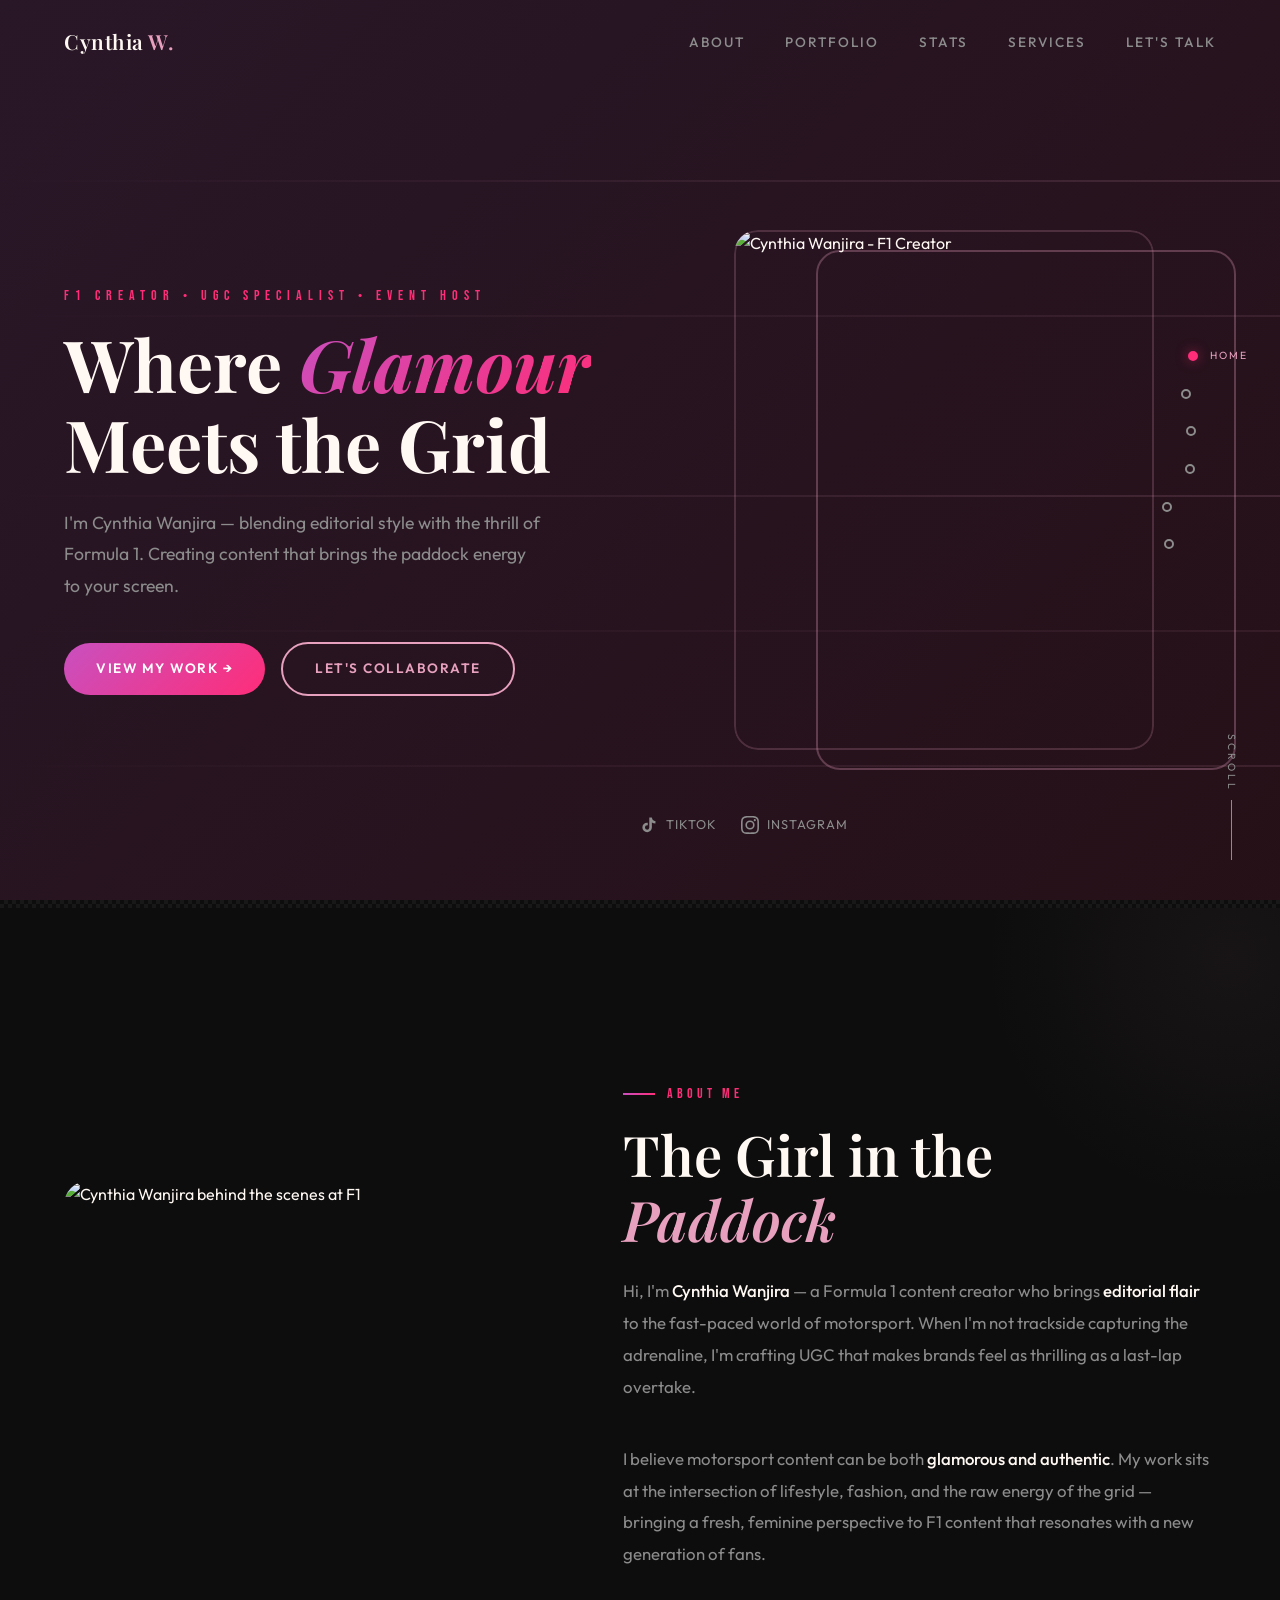
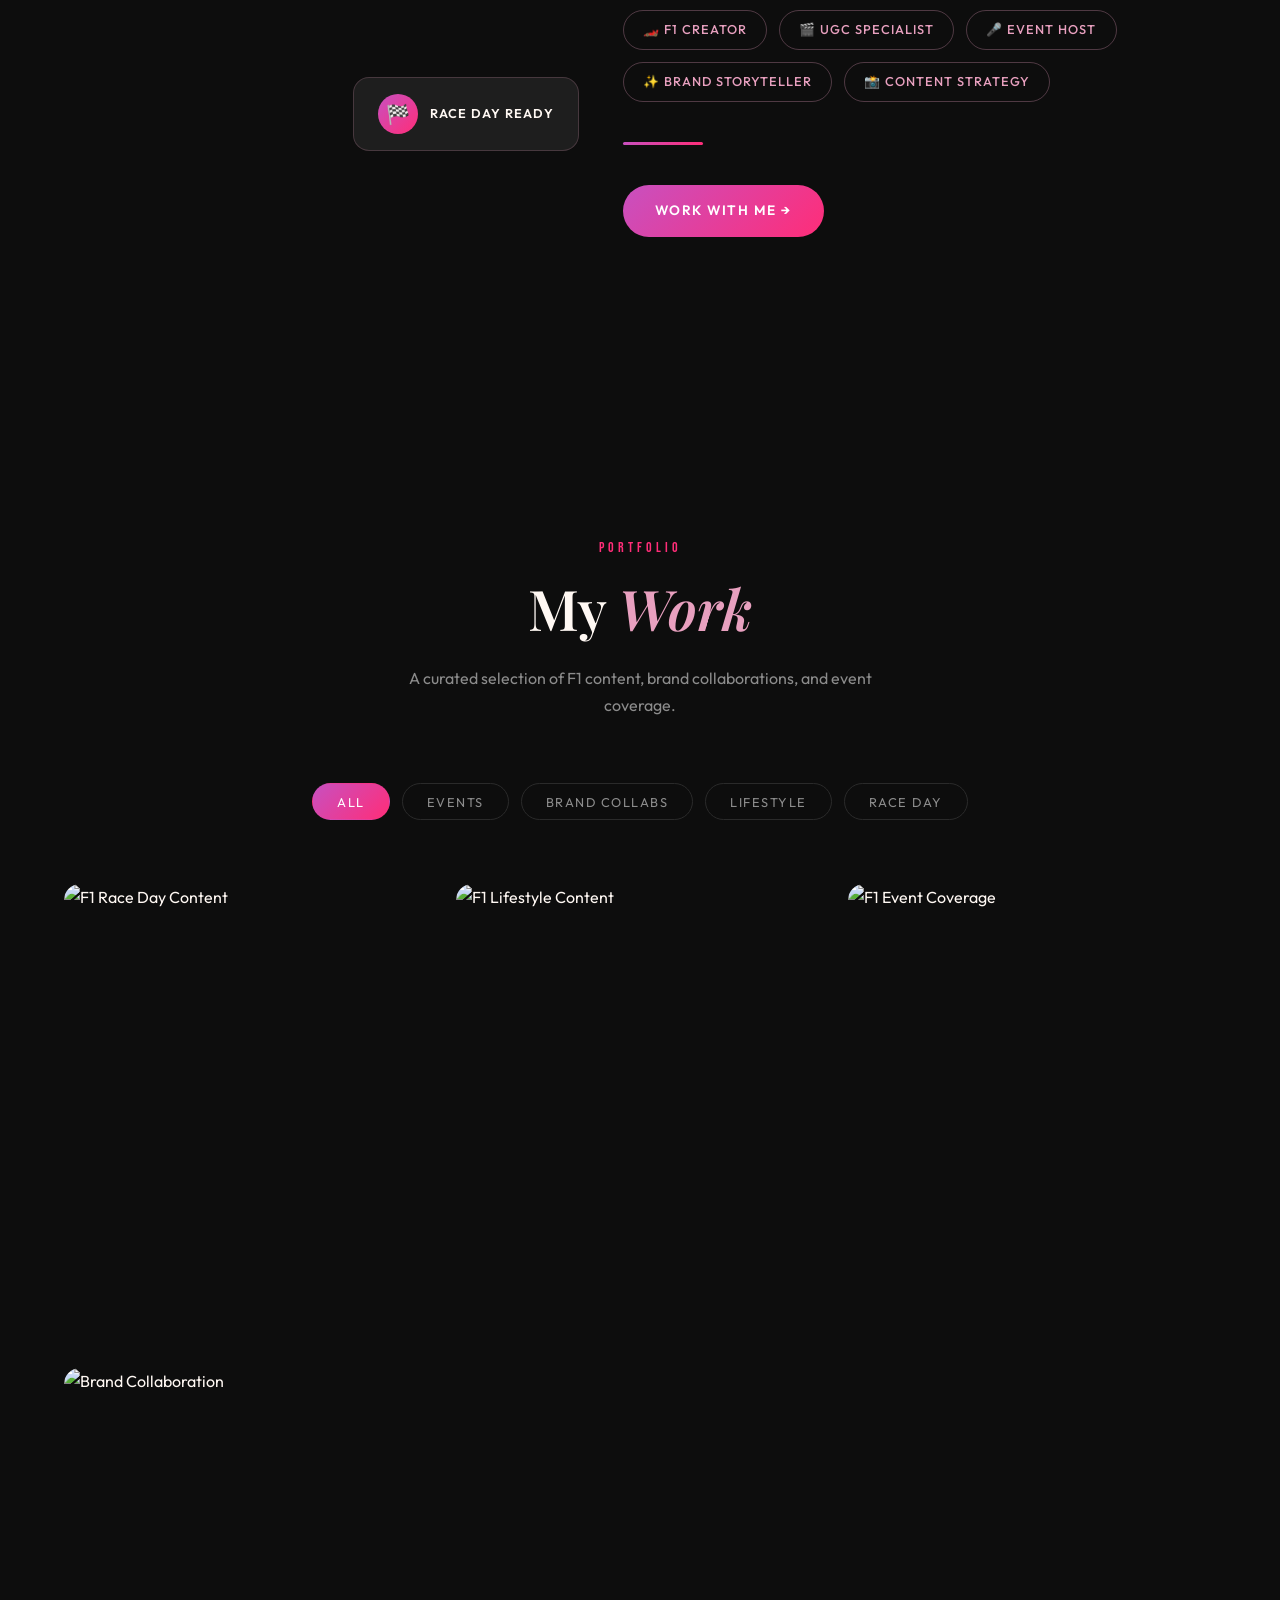
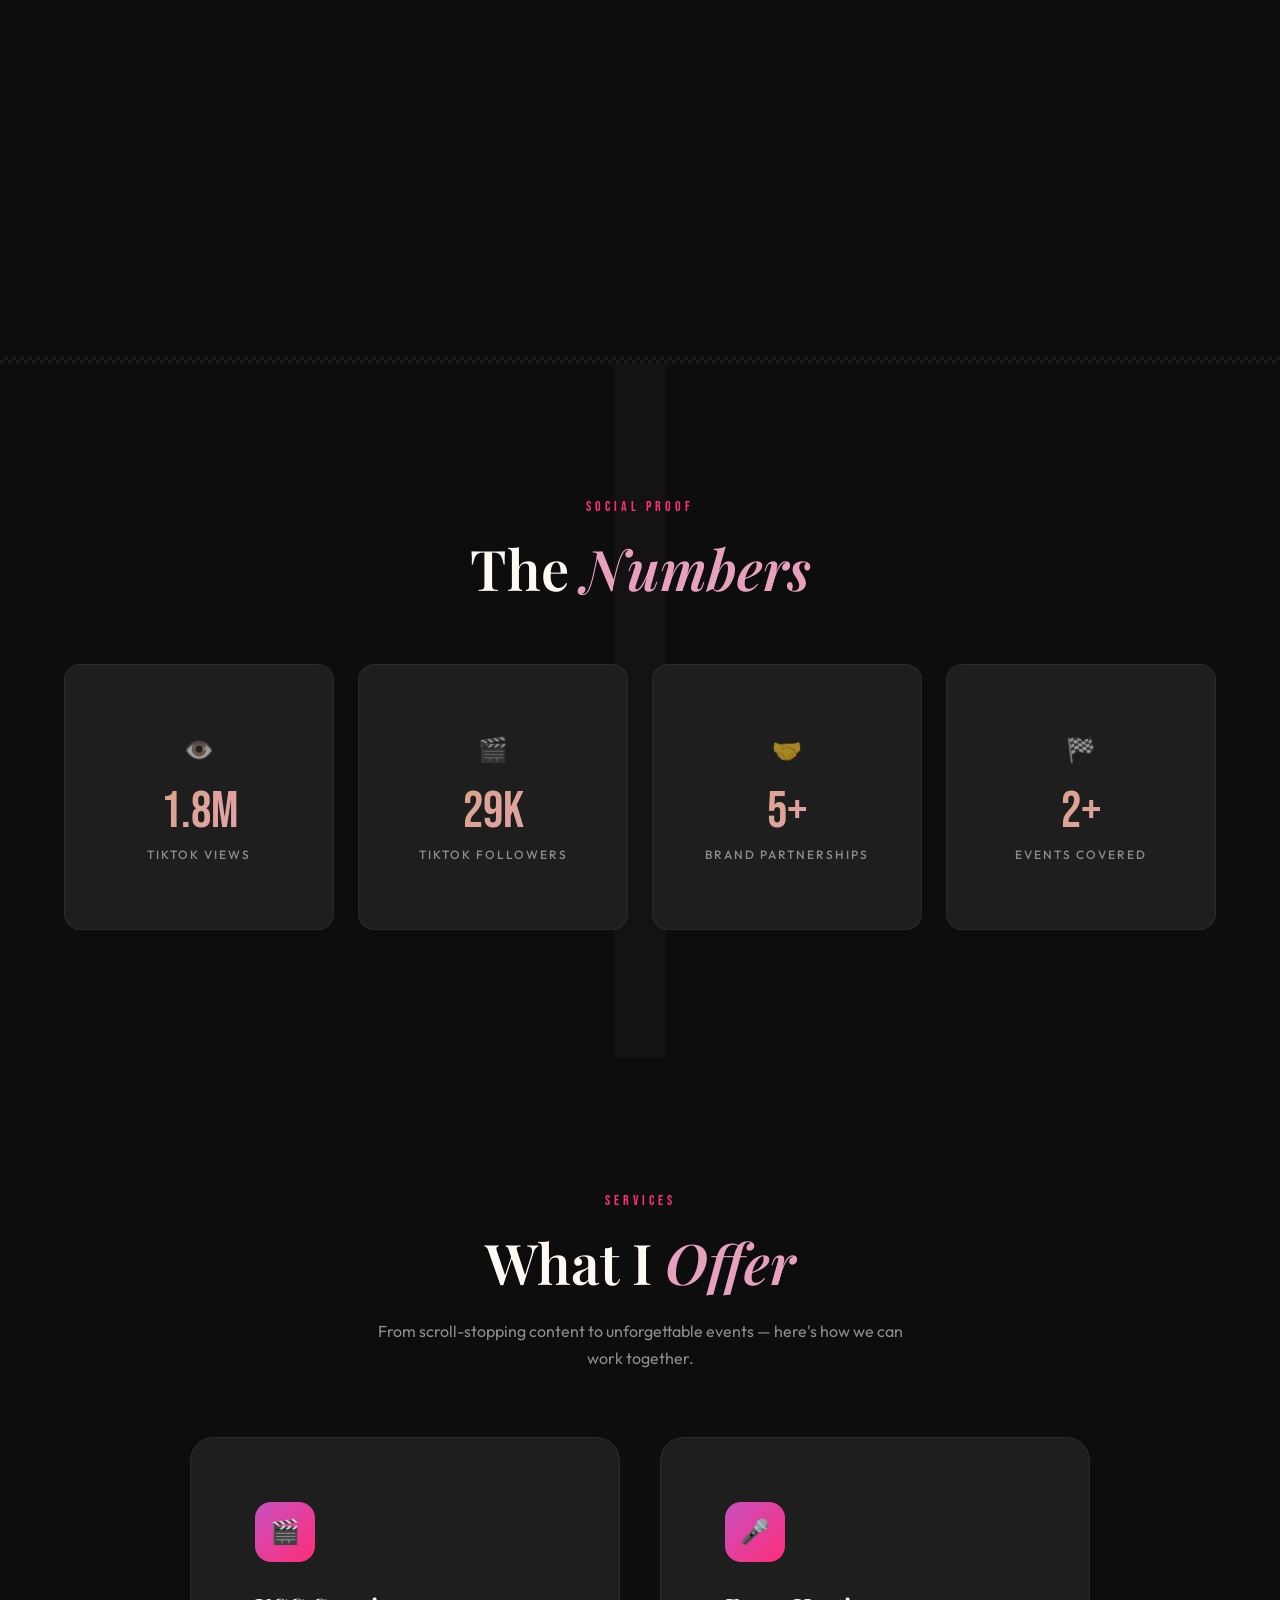
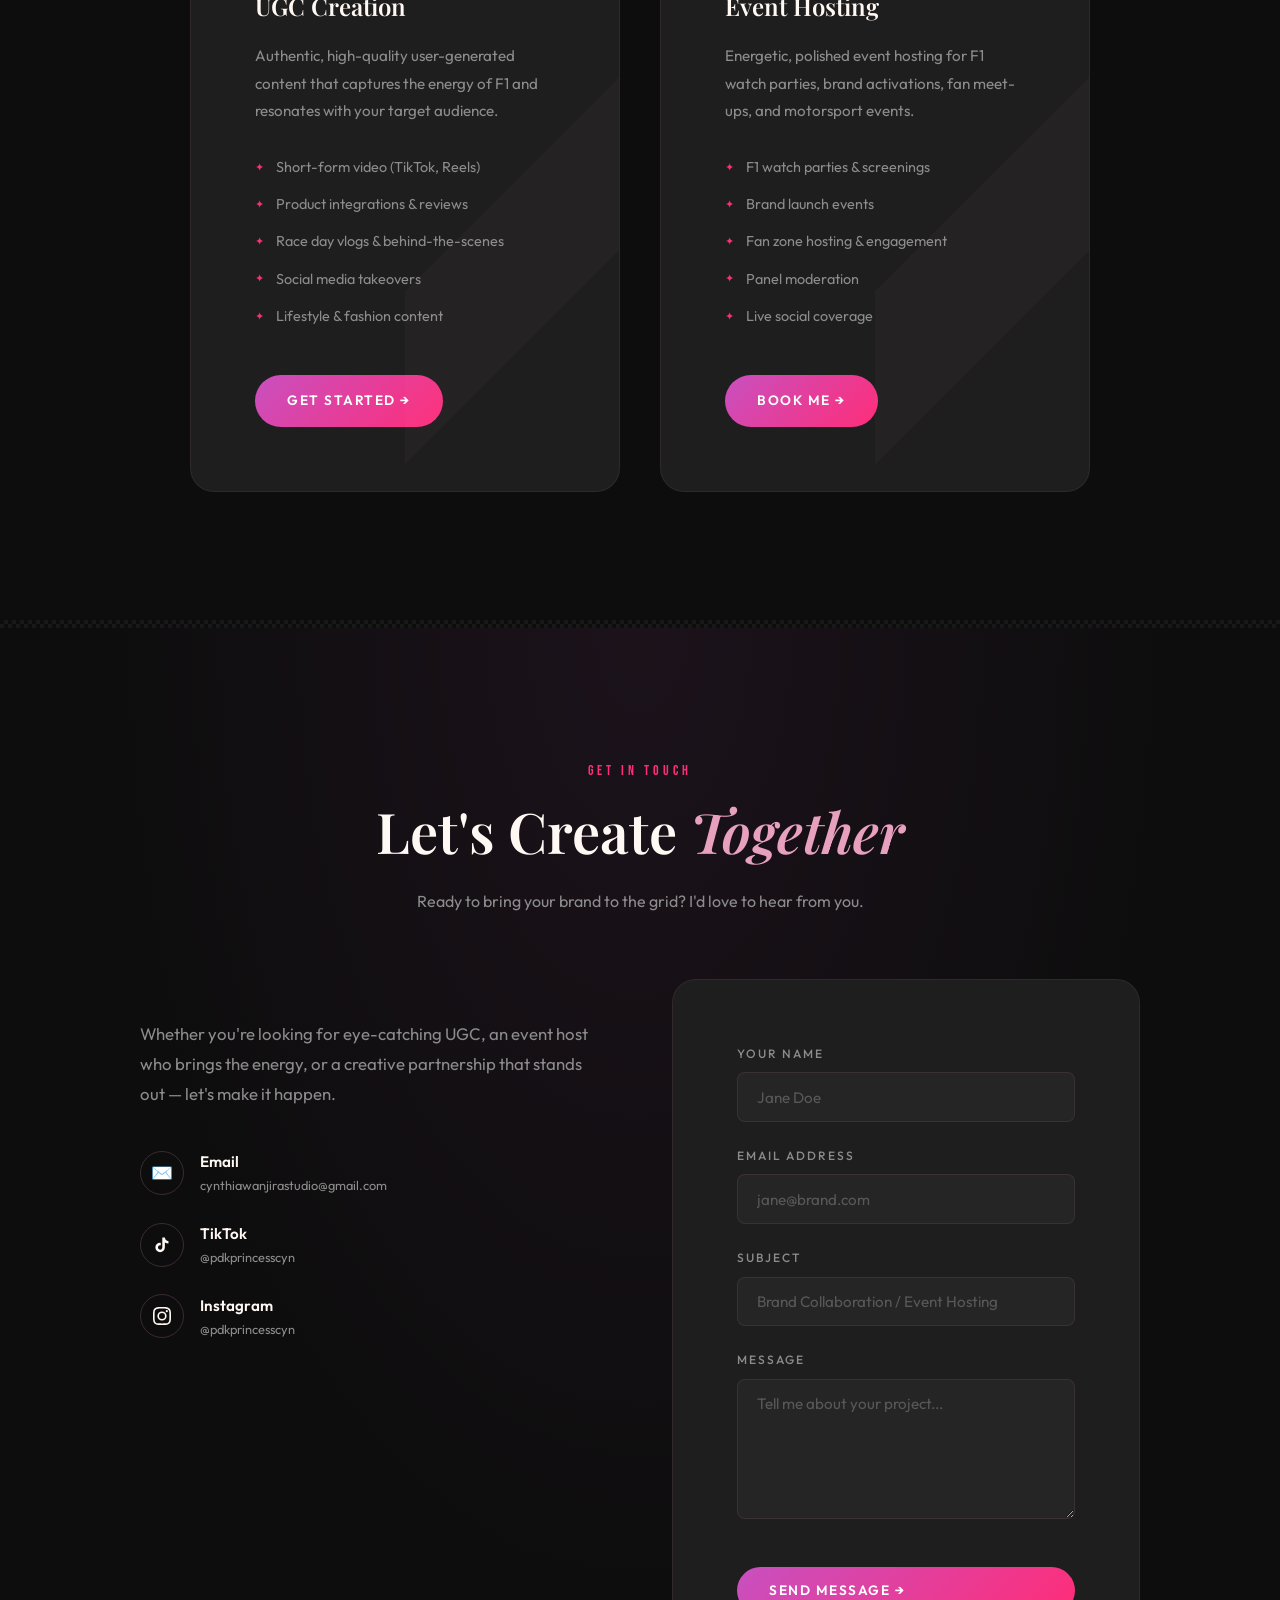
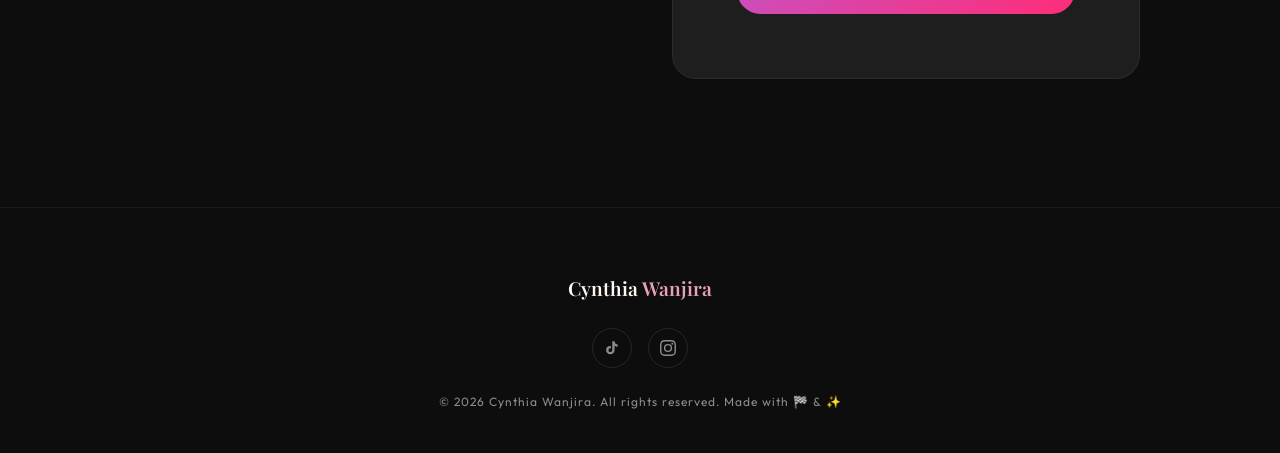
==== index.html @ badcc43e "Add files via upload" ====
<!DOCTYPE html>
<html lang="en">
<head>
  <meta charset="UTF-8">
  <meta name="viewport" content="width=device-width, initial-scale=1.0">
  <title>Cynthia Wanjira — F1 Creator, UGC Specialist & Event Host</title>
  <meta name="description" content="Cynthia Wanjira is an F1 content creator, UGC specialist, and event host blending glamour with the grid. Explore her portfolio and connect for collaborations.">
  <meta name="keywords" content="F1 creator, Formula 1, UGC, event host, content creator, motorsport, brand collaboration">
  <meta name="author" content="Cynthia Wanjira">
  <meta property="og:title" content="Cynthia Wanjira — F1 Creator Portfolio">
  <meta property="og:description" content="Where glamour meets the grid. F1 content creator, UGC specialist, and event host.">
  <meta property="og:type" content="website">
  <link rel="stylesheet" href="styles.css">
</head>
<body>

  <!-- ===== NAVIGATION ===== -->
  <nav class="nav" id="main-nav">
    <div class="nav-inner">
      <a href="#hero" class="nav-logo">Cynthia <span>W.</span></a>
      <ul class="nav-links" id="nav-links">
        <li><a href="#about" data-section="about">About</a></li>
        <li><a href="#portfolio" data-section="portfolio">Portfolio</a></li>
        <li><a href="#stats" data-section="stats">Stats</a></li>
        <li><a href="#services" data-section="services">Services</a></li>
        <li><a href="#contact" data-section="contact">Let's Talk</a></li>
      </ul>
      <button class="nav-toggle" id="nav-toggle" aria-label="Toggle navigation">
        <span></span>
        <span></span>
        <span></span>
      </button>
    </div>
  </nav>

  <!-- ===== SIDE DOT NAVIGATION ===== -->
  <div class="dot-nav" id="dot-nav">
    <a href="#hero" data-section="hero" class="active">
      <span class="dot-nav-label">Home</span>
      <span class="dot-nav-dot"></span>
    </a>
    <a href="#about" data-section="about">
      <span class="dot-nav-label">About</span>
      <span class="dot-nav-dot"></span>
    </a>
    <a href="#portfolio" data-section="portfolio">
      <span class="dot-nav-label">Work</span>
      <span class="dot-nav-dot"></span>
    </a>
    <a href="#stats" data-section="stats">
      <span class="dot-nav-label">Stats</span>
      <span class="dot-nav-dot"></span>
    </a>
    <a href="#services" data-section="services">
      <span class="dot-nav-label">Services</span>
      <span class="dot-nav-dot"></span>
    </a>
    <a href="#contact" data-section="contact">
      <span class="dot-nav-label">Contact</span>
      <span class="dot-nav-dot"></span>
    </a>
  </div>

  <!-- ===== HERO SECTION ===== -->
  <section class="hero" id="hero">
    <!-- Animated racing stripes -->
    <div class="hero-stripes">
      <div class="stripe"></div>
      <div class="stripe"></div>
      <div class="stripe"></div>
      <div class="stripe"></div>
      <div class="stripe"></div>
    </div>

    <!-- Rose gold particles -->
    <div class="hero-particles">
      <div class="hero-particle"></div>
      <div class="hero-particle"></div>
      <div class="hero-particle"></div>
      <div class="hero-particle"></div>
      <div class="hero-particle"></div>
      <div class="hero-particle"></div>
      <div class="hero-particle"></div>
      <div class="hero-particle"></div>
    </div>

    <div class="hero-content">
      <div class="hero-text">
        <p class="hero-greeting">F1 Creator • UGC Specialist • Event Host</p>
        <h1 class="hero-title">Where <em>Glamour</em> Meets the Grid</h1>
        <p class="hero-desc">
          I'm Cynthia Wanjira — blending editorial style with the thrill of Formula 1. 
          Creating content that brings the paddock energy to your screen.
        </p>
        <div class="hero-cta-group">
          <a href="#portfolio" class="btn-primary">View My Work →</a>
          <a href="#contact" class="btn-outline">Let's Collaborate</a>
        </div>
      </div>

      <div class="hero-image">
        <div class="hero-image-frame"></div>
        <div class="hero-image-wrapper">
          <img src="assets/hero.png" alt="Cynthia Wanjira - F1 Creator" loading="eager">
        </div>
      </div>
    </div>

    <!-- Social links -->
    <div class="hero-socials">
      <a href="https://tiktok.com/@pdkprincesscyn" target="_blank" rel="noopener noreferrer">
        <svg viewBox="0 0 24 24" xmlns="http://www.w3.org/2000/svg"><path d="M19.59 6.69a4.83 4.83 0 0 1-3.77-4.25V2h-3.45v13.67a2.89 2.89 0 0 1-2.88 2.5 2.89 2.89 0 0 1-2.88-2.88 2.89 2.89 0 0 1 2.88-2.88c.3 0 .59.04.86.11v-3.5a6.37 6.37 0 0 0-.86-.06A6.34 6.34 0 0 0 3.15 15.2a6.34 6.34 0 0 0 6.34 6.34 6.34 6.34 0 0 0 6.34-6.34V8.6a8.24 8.24 0 0 0 4.76 1.5V6.69h-1z"/></svg>
        TikTok
      </a>
      <a href="https://instagram.com/pdkprincesscyn" target="_blank" rel="noopener noreferrer">
        <svg viewBox="0 0 24 24" xmlns="http://www.w3.org/2000/svg"><path d="M12 2.163c3.204 0 3.584.012 4.85.07 3.252.148 4.771 1.691 4.919 4.919.058 1.265.069 1.645.069 4.849 0 3.205-.012 3.584-.069 4.849-.149 3.225-1.664 4.771-4.919 4.919-1.266.058-1.644.07-4.85.07-3.204 0-3.584-.012-4.849-.07-3.26-.149-4.771-1.699-4.919-4.92-.058-1.265-.07-1.644-.07-4.849 0-3.204.013-3.583.07-4.849.149-3.227 1.664-4.771 4.919-4.919 1.266-.057 1.645-.069 4.849-.069zM12 0C8.741 0 8.333.014 7.053.072 2.695.272.273 2.69.073 7.052.014 8.333 0 8.741 0 12c0 3.259.014 3.668.072 4.948.2 4.358 2.618 6.78 6.98 6.98C8.333 23.986 8.741 24 12 24c3.259 0 3.668-.014 4.948-.072 4.354-.2 6.782-2.618 6.979-6.98.059-1.28.073-1.689.073-4.948 0-3.259-.014-3.667-.072-4.947-.196-4.354-2.617-6.78-6.979-6.98C15.668.014 15.259 0 12 0zm0 5.838a6.162 6.162 0 100 12.324 6.162 6.162 0 000-12.324zM12 16a4 4 0 110-8 4 4 0 010 8zm6.406-11.845a1.44 1.44 0 100 2.881 1.44 1.44 0 000-2.881z"/></svg>
        Instagram
      </a>
    </div>

    <!-- Scroll indicator -->
    <div class="scroll-indicator">
      <span>Scroll</span>
      <div class="scroll-line"></div>
    </div>
  </section>

  <!-- ===== CHECKERED DIVIDER ===== -->
  <div class="checkered-divider"></div>

  <!-- ===== ABOUT SECTION ===== -->
  <section class="about" id="about">
    <div class="container">
      <div class="about-grid">
        <div class="about-image reveal-left">
          <div class="about-image-wrapper">
            <img src="assets/about.png" alt="Cynthia Wanjira behind the scenes at F1" loading="lazy">
          </div>
          <div class="about-accent-tag">
            <div class="tag-icon">🏁</div>
            <div class="tag-text">Race Day Ready</div>
          </div>
        </div>

        <div class="about-text-content reveal-right">
          <span class="section-label">About Me</span>
          <h2 class="section-title">The Girl in the <em>Paddock</em></h2>
          <p class="about-bio">
            Hi, I'm <strong>Cynthia Wanjira</strong> — a Formula 1 content creator who brings 
            <strong>editorial flair</strong> to the fast-paced world of motorsport. When I'm not 
            trackside capturing the adrenaline, I'm crafting UGC that makes brands feel as 
            thrilling as a last-lap overtake.
          </p>
          <p class="about-bio">
            I believe motorsport content can be both <strong>glamorous and authentic</strong>. 
            My work sits at the intersection of lifestyle, fashion, and the raw energy of the grid — 
            bringing a fresh, feminine perspective to F1 content that resonates with a new generation of fans.
          </p>
          
          <div class="about-tags">
            <span class="about-tag">🏎️ F1 Creator</span>
            <span class="about-tag">🎬 UGC Specialist</span>
            <span class="about-tag">🎤 Event Host</span>
            <span class="about-tag">✨ Brand Storyteller</span>
            <span class="about-tag">📸 Content Strategy</span>
          </div>

          <div class="stripe-divider"></div>
          
          <a href="#contact" class="btn-primary">Work With Me →</a>
        </div>
      </div>
    </div>
  </section>

  <!-- ===== PORTFOLIO SECTION ===== -->
  <section class="portfolio" id="portfolio">
    <div class="container">
      <div class="portfolio-header reveal">
        <span class="section-label">Portfolio</span>
        <h2 class="section-title">My <em>Work</em></h2>
        <p style="color: var(--clr-grey); max-width: 500px; margin: 0 auto;">
          A curated selection of F1 content, brand collaborations, and event coverage.
        </p>
      </div>

      <!-- Filter buttons -->
      <div class="portfolio-filters reveal delay-1">
        <button class="filter-btn active" data-filter="all">All</button>
        <button class="filter-btn" data-filter="event">Events</button>
        <button class="filter-btn" data-filter="brand">Brand Collabs</button>
        <button class="filter-btn" data-filter="lifestyle">Lifestyle</button>
        <button class="filter-btn" data-filter="race">Race Day</button>
      </div>

      <!-- Portfolio grid -->
      <div class="portfolio-grid">
        <div class="portfolio-card reveal-scale delay-1" data-category="race">
          <img src="assets/portfolio-race.png" alt="F1 Race Day Content" loading="lazy">
          <div class="portfolio-card-overlay">
            <span class="portfolio-card-type">Race Day</span>
            <h3 class="portfolio-card-title">Sunset at the Circuit</h3>
            <p class="portfolio-card-desc">Capturing the golden hour magic on race day</p>
          </div>
        </div>

        <div class="portfolio-card reveal-scale delay-2" data-category="lifestyle">
          <img src="assets/portfolio-lifestyle.png" alt="F1 Lifestyle Content" loading="lazy">
          <div class="portfolio-card-overlay">
            <span class="portfolio-card-type">Lifestyle</span>
            <h3 class="portfolio-card-title">Race Day Essentials</h3>
            <p class="portfolio-card-desc">Curated flat lays & lifestyle content</p>
          </div>
        </div>

        <div class="portfolio-card reveal-scale delay-3" data-category="event">
          <img src="assets/portfolio-event.png" alt="F1 Event Coverage" loading="lazy">
          <div class="portfolio-card-overlay">
            <span class="portfolio-card-type">Event</span>
            <h3 class="portfolio-card-title">Fan Zone Energy</h3>
            <p class="portfolio-card-desc">Behind the scenes at F1 fan events</p>
          </div>
        </div>

        <div class="portfolio-card reveal-scale delay-4" data-category="brand">
          <img src="assets/portfolio-brand.png" alt="Brand Collaboration" loading="lazy">
          <div class="portfolio-card-overlay">
            <span class="portfolio-card-type">Brand Collab</span>
            <h3 class="portfolio-card-title">Paddock Club Exclusive</h3>
            <p class="portfolio-card-desc">Luxury brand partnerships at the paddock</p>
          </div>
        </div>
      </div>
    </div>
  </section>

  <!-- ===== CHECKERED DIVIDER ===== -->
  <div class="checkered-divider"></div>

  <!-- ===== STATS SECTION ===== -->
  <section class="stats" id="stats">
    <div class="container">
      <div class="stats-header reveal">
        <span class="section-label">Social Proof</span>
        <h2 class="section-title">The <em>Numbers</em></h2>
      </div>

      <div class="stats-grid">
        <div class="stat-card reveal delay-1">
          <div class="stat-icon">👁️</div>
          <div class="stat-number" data-target="2500000" data-suffix="">0</div>
          <div class="stat-label">TikTok Views</div>
        </div>
        <div class="stat-card reveal delay-2">
          <div class="stat-icon">🎬</div>
          <div class="stat-number" data-target="50000" data-suffix="">0</div>
          <div class="stat-label">TikTok Followers</div>
        </div>
        <div class="stat-card reveal delay-3">
          <div class="stat-icon">🤝</div>
          <div class="stat-number" data-target="15" data-suffix="+">0</div>
          <div class="stat-label">Brand Partnerships</div>
        </div>
        <div class="stat-card reveal delay-4">
          <div class="stat-icon">🏁</div>
          <div class="stat-number" data-target="20" data-suffix="+">0</div>
          <div class="stat-label">Events Covered</div>
        </div>
      </div>
    </div>
  </section>

  <!-- ===== SERVICES SECTION ===== -->
  <section class="services" id="services">
    <div class="container">
      <div class="services-header reveal">
        <span class="section-label">Services</span>
        <h2 class="section-title">What I <em>Offer</em></h2>
        <p style="color: var(--clr-grey); max-width: 550px; margin: 0 auto;">
          From scroll-stopping content to unforgettable events — here's how we can work together.
        </p>
      </div>

      <div class="services-grid">
        <div class="service-card reveal-left delay-1">
          <div class="service-icon">🎬</div>
          <h3 class="service-title">UGC Creation</h3>
          <p class="service-desc">
            Authentic, high-quality user-generated content that captures the energy of F1 
            and resonates with your target audience.
          </p>
          <ul class="service-features">
            <li>Short-form video (TikTok, Reels)</li>
            <li>Product integrations & reviews</li>
            <li>Race day vlogs & behind-the-scenes</li>
            <li>Social media takeovers</li>
            <li>Lifestyle & fashion content</li>
          </ul>
          <a href="#contact" class="btn-primary">Get Started →</a>
        </div>

        <div class="service-card reveal-right delay-2">
          <div class="service-icon">🎤</div>
          <h3 class="service-title">Event Hosting</h3>
          <p class="service-desc">
            Energetic, polished event hosting for F1 watch parties, brand activations, 
            fan meet-ups, and motorsport events.
          </p>
          <ul class="service-features">
            <li>F1 watch parties & screenings</li>
            <li>Brand launch events</li>
            <li>Fan zone hosting & engagement</li>
            <li>Panel moderation</li>
            <li>Live social coverage</li>
          </ul>
          <a href="#contact" class="btn-primary">Book Me →</a>
        </div>
      </div>
    </div>
  </section>

  <!-- ===== CHECKERED DIVIDER ===== -->
  <div class="checkered-divider"></div>

  <!-- ===== CONTACT SECTION ===== -->
  <section class="contact" id="contact">
    <div class="container">
      <div class="contact-header reveal">
        <span class="section-label">Get in Touch</span>
        <h2 class="section-title">Let's Create <em>Together</em></h2>
        <p style="color: var(--clr-grey); max-width: 500px; margin: 0 auto;">
          Ready to bring your brand to the grid? I'd love to hear from you.
        </p>
      </div>

      <div class="contact-grid">
        <div class="contact-info reveal-left">
          <p class="contact-info-text">
            Whether you're looking for eye-catching UGC, an event host who brings the energy, 
            or a creative partnership that stands out — let's make it happen.
          </p>

          <div class="contact-links">
            <!-- Email -->
            <a href="mailto:cynthiawanjirastudio@gmail.com" class="contact-link" id="contact-email-link">
              <div class="contact-link-icon">✉️</div>
              <div>
                <div style="font-weight: 600;">Email</div>
                <div style="font-size: 0.8rem; color: var(--clr-grey);">cynthiawanjirastudio@gmail.com</div>
              </div>
            </a>

            <!-- TikTok -->
            <a href="https://tiktok.com/@pdkprincesscyn" target="_blank" rel="noopener noreferrer" class="contact-link" id="contact-tiktok-link">
              <div class="contact-link-icon">
                <svg viewBox="0 0 24 24" xmlns="http://www.w3.org/2000/svg"><path d="M19.59 6.69a4.83 4.83 0 0 1-3.77-4.25V2h-3.45v13.67a2.89 2.89 0 0 1-2.88 2.5 2.89 2.89 0 0 1-2.88-2.88 2.89 2.89 0 0 1 2.88-2.88c.3 0 .59.04.86.11v-3.5a6.37 6.37 0 0 0-.86-.06A6.34 6.34 0 0 0 3.15 15.2a6.34 6.34 0 0 0 6.34 6.34 6.34 6.34 0 0 0 6.34-6.34V8.6a8.24 8.24 0 0 0 4.76 1.5V6.69h-1z"/></svg>
              </div>
              <div>
                <div style="font-weight: 600;">TikTok</div>
                <div style="font-size: 0.8rem; color: var(--clr-grey);">@pdkprincesscyn</div>
              </div>
            </a>

            <!-- Instagram -->
            <a href="https://instagram.com/pdkprincesscyn" target="_blank" rel="noopener noreferrer" class="contact-link" id="contact-instagram-link">
              <div class="contact-link-icon">
                <svg viewBox="0 0 24 24" xmlns="http://www.w3.org/2000/svg"><path d="M12 2.163c3.204 0 3.584.012 4.85.07 3.252.148 4.771 1.691 4.919 4.919.058 1.265.069 1.645.069 4.849 0 3.205-.012 3.584-.069 4.849-.149 3.225-1.664 4.771-4.919 4.919-1.266.058-1.644.07-4.85.07-3.204 0-3.584-.012-4.849-.07-3.26-.149-4.771-1.699-4.919-4.92-.058-1.265-.07-1.644-.07-4.849 0-3.204.013-3.583.07-4.849.149-3.227 1.664-4.771 4.919-4.919 1.266-.057 1.645-.069 4.849-.069zM12 0C8.741 0 8.333.014 7.053.072 2.695.272.273 2.69.073 7.052.014 8.333 0 8.741 0 12c0 3.259.014 3.668.072 4.948.2 4.358 2.618 6.78 6.98 6.98C8.333 23.986 8.741 24 12 24c3.259 0 3.668-.014 4.948-.072 4.354-.2 6.782-2.618 6.979-6.98.059-1.28.073-1.689.073-4.948 0-3.259-.014-3.667-.072-4.947-.196-4.354-2.617-6.78-6.979-6.98C15.668.014 15.259 0 12 0zm0 5.838a6.162 6.162 0 100 12.324 6.162 6.162 0 000-12.324zM12 16a4 4 0 110-8 4 4 0 010 8zm6.406-11.845a1.44 1.44 0 100 2.881 1.44 1.44 0 000-2.881z"/></svg>
              </div>
              <div>
                <div style="font-weight: 600;">Instagram</div>
                <div style="font-size: 0.8rem; color: var(--clr-grey);">@pdkprincesscyn</div>
              </div>
            </a>
          </div>
        </div>

        <div class="contact-form reveal-right" id="contact-form-wrapper">
          <form id="contact-form">
            <div class="form-group">
              <label class="form-label" for="contact-name">Your Name</label>
              <input type="text" class="form-input" id="contact-name" name="name" placeholder="Jane Doe" required>
            </div>
            <div class="form-group">
              <label class="form-label" for="contact-email">Email Address</label>
              <input type="email" class="form-input" id="contact-email" name="email" placeholder="jane@brand.com" required>
            </div>
            <div class="form-group">
              <label class="form-label" for="contact-subject">Subject</label>
              <input type="text" class="form-input" id="contact-subject" name="subject" placeholder="Brand Collaboration / Event Hosting">
            </div>
            <div class="form-group">
              <label class="form-label" for="contact-message">Message</label>
              <textarea class="form-textarea" id="contact-message" name="message" placeholder="Tell me about your project..." required></textarea>
            </div>
            <button type="submit" class="btn-primary form-submit" id="contact-submit">
              Send Message →
            </button>
          </form>
          
          <div class="form-success" id="form-success">
            <div class="form-success-icon">🏁</div>
            <p class="form-success-text">Message Sent!</p>
            <p class="form-success-sub">Thanks for reaching out — I'll get back to you faster than a pit stop! ⚡</p>
          </div>
        </div>
      </div>
    </div>
  </section>

  <!-- ===== FOOTER ===== -->
  <footer class="footer">
    <div class="container">
      <div class="footer-content">
        <div class="footer-logo">Cynthia <span>Wanjira</span></div>
        
        <div class="footer-socials">
          <a href="https://tiktok.com/@pdkprincesscyn" target="_blank" rel="noopener noreferrer" aria-label="TikTok" id="footer-tiktok">
            <svg viewBox="0 0 24 24" xmlns="http://www.w3.org/2000/svg"><path d="M19.59 6.69a4.83 4.83 0 0 1-3.77-4.25V2h-3.45v13.67a2.89 2.89 0 0 1-2.88 2.5 2.89 2.89 0 0 1-2.88-2.88 2.89 2.89 0 0 1 2.88-2.88c.3 0 .59.04.86.11v-3.5a6.37 6.37 0 0 0-.86-.06A6.34 6.34 0 0 0 3.15 15.2a6.34 6.34 0 0 0 6.34 6.34 6.34 6.34 0 0 0 6.34-6.34V8.6a8.24 8.24 0 0 0 4.76 1.5V6.69h-1z"/></svg>
          </a>
          <a href="https://instagram.com/pdkprincesscyn" target="_blank" rel="noopener noreferrer" aria-label="Instagram" id="footer-instagram">
            <svg viewBox="0 0 24 24" xmlns="http://www.w3.org/2000/svg"><path d="M12 2.163c3.204 0 3.584.012 4.85.07 3.252.148 4.771 1.691 4.919 4.919.058 1.265.069 1.645.069 4.849 0 3.205-.012 3.584-.069 4.849-.149 3.225-1.664 4.771-4.919 4.919-1.266.058-1.644.07-4.85.07-3.204 0-3.584-.012-4.849-.07-3.26-.149-4.771-1.699-4.919-4.92-.058-1.265-.07-1.644-.07-4.849 0-3.204.013-3.583.07-4.849.149-3.227 1.664-4.771 4.919-4.919 1.266-.057 1.645-.069 4.849-.069zM12 0C8.741 0 8.333.014 7.053.072 2.695.272.273 2.69.073 7.052.014 8.333 0 8.741 0 12c0 3.259.014 3.668.072 4.948.2 4.358 2.618 6.78 6.98 6.98C8.333 23.986 8.741 24 12 24c3.259 0 3.668-.014 4.948-.072 4.354-.2 6.782-2.618 6.979-6.98.059-1.28.073-1.689.073-4.948 0-3.259-.014-3.667-.072-4.947-.196-4.354-2.617-6.78-6.979-6.98C15.668.014 15.259 0 12 0zm0 5.838a6.162 6.162 0 100 12.324 6.162 6.162 0 000-12.324zM12 16a4 4 0 110-8 4 4 0 010 8zm6.406-11.845a1.44 1.44 0 100 2.881 1.44 1.44 0 000-2.881z"/></svg>
          </a>
        </div>
        
        <p class="footer-copy">© 2026 Cynthia Wanjira. All rights reserved. Made with 🏁 & ✨</p>
      </div>
    </div>
  </footer>

  <!-- ===== LIGHTBOX ===== -->
  <div class="lightbox" id="lightbox">
    <button class="lightbox-close" id="lightbox-close" aria-label="Close lightbox">✕</button>
    <img src="" alt="" id="lightbox-img">
  </div>

  <script src="script.js"></script>
</body>
</html>
---- styles.css ----
/* ==========================================
   CYNTHIA WANJIRA — F1 Creator Portfolio
   Design System: Racing Stripes Meet Rose Gold
   ========================================== */

/* === Google Fonts === */
@import url('https://fonts.googleapis.com/css2?family=Playfair+Display:ital,wght@0,400;0,500;0,600;0,700;1,400;1,500;1,600;1,700&family=Outfit:wght@300;400;500;600;700&family=Bebas+Neue&display=swap');

/* === Design Tokens === */
:root {
  /* Colors */
  --clr-black: #1A1A1A;
  --clr-dark: #0D0D0D;
  --clr-cream: #FFF8F3;
  --clr-rose: #E8A0BF;
  --clr-rose-light: #F2C4D6;
  --clr-hotpink: #FF2D78;
  --clr-gold: #D4A574;
  --clr-grey: #8C8C8C;
  --clr-grey-dark: #2A2A2A;
  --clr-grey-card: #1E1E1E;
  --clr-deep-rose: #C850C0;
  --clr-white: #FFFFFF;
  --clr-overlay: rgba(13, 13, 13, 0.7);

  /* Gradients */
  --grad-rose: linear-gradient(135deg, var(--clr-deep-rose), var(--clr-hotpink));
  --grad-gold: linear-gradient(135deg, var(--clr-gold), var(--clr-rose));
  --grad-dark: linear-gradient(180deg, var(--clr-dark) 0%, var(--clr-black) 100%);
  --grad-hero: linear-gradient(135deg, rgba(200, 80, 192, 0.15), rgba(255, 45, 120, 0.1));

  /* Typography */
  --font-display: 'Playfair Display', Georgia, serif;
  --font-body: 'Outfit', 'Segoe UI', sans-serif;
  --font-accent: 'Bebas Neue', 'Impact', sans-serif;

  /* Spacing */
  --space-xs: 0.5rem;
  --space-sm: 1rem;
  --space-md: 1.5rem;
  --space-lg: 2.5rem;
  --space-xl: 4rem;
  --space-2xl: 6rem;
  --space-3xl: 8rem;

  /* Borders & Radius */
  --radius-sm: 8px;
  --radius-md: 16px;
  --radius-lg: 24px;
  --radius-full: 9999px;

  /* Shadows */
  --shadow-card: 0 8px 32px rgba(0, 0, 0, 0.3);
  --shadow-glow: 0 0 40px rgba(232, 160, 191, 0.2);
  --shadow-hotpink: 0 0 30px rgba(255, 45, 120, 0.3);

  /* Transitions */
  --ease-out: cubic-bezier(0.16, 1, 0.3, 1);
  --ease-spring: cubic-bezier(0.34, 1.56, 0.64, 1);
  --duration-fast: 0.2s;
  --duration-normal: 0.4s;
  --duration-slow: 0.8s;
}

/* === Reset & Base === */
*,
*::before,
*::after {
  margin: 0;
  padding: 0;
  box-sizing: border-box;
}

html {
  scroll-behavior: smooth;
  overflow-x: hidden;
  font-size: 16px;
}

body {
  font-family: var(--font-body);
  background-color: var(--clr-dark);
  color: var(--clr-cream);
  line-height: 1.7;
  overflow-x: hidden;
  -webkit-font-smoothing: antialiased;
  -moz-osx-font-smoothing: grayscale;
}

img {
  max-width: 100%;
  height: auto;
  display: block;
}

a {
  color: var(--clr-rose);
  text-decoration: none;
  transition: color var(--duration-fast) var(--ease-out);
}

a:hover {
  color: var(--clr-hotpink);
}

::selection {
  background: var(--clr-hotpink);
  color: var(--clr-white);
}

/* === Scrollbar === */
::-webkit-scrollbar {
  width: 8px;
}

::-webkit-scrollbar-track {
  background: var(--clr-dark);
}

::-webkit-scrollbar-thumb {
  background: var(--clr-rose);
  border-radius: var(--radius-full);
}

::-webkit-scrollbar-thumb:hover {
  background: var(--clr-hotpink);
}

/* === Utilities === */
.container {
  width: 100%;
  max-width: 1200px;
  margin: 0 auto;
  padding: 0 var(--space-md);
}

.section-label {
  font-family: var(--font-accent);
  font-size: 0.9rem;
  letter-spacing: 4px;
  text-transform: uppercase;
  color: var(--clr-hotpink);
  margin-bottom: var(--space-sm);
  display: inline-flex;
  align-items: center;
  gap: 0.75rem;
}

.section-label::before {
  content: '';
  display: inline-block;
  width: 32px;
  height: 2px;
  background: var(--grad-rose);
}

.section-title {
  font-family: var(--font-display);
  font-size: clamp(2rem, 5vw, 3.5rem);
  font-weight: 600;
  line-height: 1.15;
  margin-bottom: var(--space-md);
  color: var(--clr-cream);
}

.section-title em {
  font-style: italic;
  color: var(--clr-rose);
}

/* Scroll animation base states */
.reveal {
  opacity: 0;
  transform: translateY(40px);
  transition: opacity var(--duration-slow) var(--ease-out),
              transform var(--duration-slow) var(--ease-out);
}

.reveal.active {
  opacity: 1;
  transform: translateY(0);
}

.reveal-left {
  opacity: 0;
  transform: translateX(-60px);
  transition: opacity var(--duration-slow) var(--ease-out),
              transform var(--duration-slow) var(--ease-out);
}

.reveal-left.active {
  opacity: 1;
  transform: translateX(0);
}

.reveal-right {
  opacity: 0;
  transform: translateX(60px);
  transition: opacity var(--duration-slow) var(--ease-out),
              transform var(--duration-slow) var(--ease-out);
}

.reveal-right.active {
  opacity: 1;
  transform: translateX(0);
}

.reveal-scale {
  opacity: 0;
  transform: scale(0.9);
  transition: opacity var(--duration-slow) var(--ease-out),
              transform var(--duration-slow) var(--ease-out);
}

.reveal-scale.active {
  opacity: 1;
  transform: scale(1);
}

/* Stagger delays */
.delay-1 { transition-delay: 0.1s; }
.delay-2 { transition-delay: 0.2s; }
.delay-3 { transition-delay: 0.3s; }
.delay-4 { transition-delay: 0.4s; }
.delay-5 { transition-delay: 0.5s; }

/* ==========================================
   NAVIGATION
   ========================================== */
.nav {
  position: fixed;
  top: 0;
  left: 0;
  right: 0;
  z-index: 1000;
  padding: var(--space-md) 0;
  transition: all var(--duration-normal) var(--ease-out);
}

.nav.scrolled {
  padding: var(--space-sm) 0;
  background: rgba(13, 13, 13, 0.85);
  backdrop-filter: blur(20px);
  -webkit-backdrop-filter: blur(20px);
  border-bottom: 1px solid rgba(232, 160, 191, 0.1);
}

.nav-inner {
  display: flex;
  justify-content: space-between;
  align-items: center;
  max-width: 1200px;
  margin: 0 auto;
  padding: 0 var(--space-md);
}

.nav-logo {
  font-family: var(--font-display);
  font-size: 1.3rem;
  font-weight: 600;
  color: var(--clr-cream);
  letter-spacing: 0.5px;
  transition: color var(--duration-fast);
}

.nav-logo span {
  color: var(--clr-rose);
}

.nav-links {
  display: flex;
  list-style: none;
  gap: var(--space-lg);
  align-items: center;
}

.nav-links a {
  font-family: var(--font-body);
  font-size: 0.85rem;
  font-weight: 500;
  color: var(--clr-grey);
  text-transform: uppercase;
  letter-spacing: 2px;
  position: relative;
  padding: 0.25rem 0;
  transition: color var(--duration-fast) var(--ease-out);
}

.nav-links a::after {
  content: '';
  position: absolute;
  bottom: -2px;
  left: 0;
  width: 0;
  height: 2px;
  background: var(--grad-rose);
  transition: width var(--duration-normal) var(--ease-out);
}

.nav-links a:hover,
.nav-links a.active {
  color: var(--clr-cream);
}

.nav-links a:hover::after,
.nav-links a.active::after {
  width: 100%;
}

/* Mobile Menu Toggle */
.nav-toggle {
  display: none;
  flex-direction: column;
  gap: 5px;
  cursor: pointer;
  background: none;
  border: none;
  padding: 4px;
  z-index: 1001;
}

.nav-toggle span {
  width: 24px;
  height: 2px;
  background: var(--clr-cream);
  border-radius: 2px;
  transition: all var(--duration-normal) var(--ease-out);
}

.nav-toggle.open span:nth-child(1) {
  transform: rotate(45deg) translate(5px, 5px);
}

.nav-toggle.open span:nth-child(2) {
  opacity: 0;
}

.nav-toggle.open span:nth-child(3) {
  transform: rotate(-45deg) translate(5px, -5px);
}

/* === Side Dot Navigation === */
.dot-nav {
  position: fixed;
  right: 2rem;
  top: 50%;
  transform: translateY(-50%);
  z-index: 999;
  display: flex;
  flex-direction: column;
  gap: 1.25rem;
}

.dot-nav a {
  display: flex;
  align-items: center;
  gap: 0.75rem;
  flex-direction: row-reverse;
}

.dot-nav-dot {
  width: 10px;
  height: 10px;
  border-radius: 50%;
  border: 2px solid var(--clr-grey);
  background: transparent;
  transition: all var(--duration-normal) var(--ease-out);
  flex-shrink: 0;
}

.dot-nav-label {
  font-family: var(--font-body);
  font-size: 0.65rem;
  letter-spacing: 2px;
  text-transform: uppercase;
  color: transparent;
  transition: all var(--duration-normal) var(--ease-out);
  white-space: nowrap;
}

.dot-nav a:hover .dot-nav-dot,
.dot-nav a.active .dot-nav-dot {
  border-color: var(--clr-hotpink);
  background: var(--clr-hotpink);
  box-shadow: 0 0 12px rgba(255, 45, 120, 0.5);
}

.dot-nav a:hover .dot-nav-label {
  color: var(--clr-cream);
}

.dot-nav a.active .dot-nav-label {
  color: var(--clr-rose);
}

/* ==========================================
   HERO SECTION
   ========================================== */
.hero {
  position: relative;
  min-height: 100vh;
  display: flex;
  align-items: center;
  overflow: hidden;
  background: var(--clr-dark);
}

/* Animated racing stripes */
.hero-stripes {
  position: absolute;
  top: 0;
  left: 0;
  right: 0;
  bottom: 0;
  overflow: hidden;
  pointer-events: none;
}

.hero-stripes .stripe {
  position: absolute;
  width: 200%;
  height: 2px;
  background: linear-gradient(90deg, transparent, var(--clr-rose), transparent);
  opacity: 0.15;
  animation: stripeMove 8s linear infinite;
}

.hero-stripes .stripe:nth-child(1) { top: 20%; animation-delay: 0s; animation-duration: 6s; }
.hero-stripes .stripe:nth-child(2) { top: 35%; animation-delay: 1.5s; animation-duration: 8s; opacity: 0.1; }
.hero-stripes .stripe:nth-child(3) { top: 55%; animation-delay: 3s; animation-duration: 7s; }
.hero-stripes .stripe:nth-child(4) { top: 70%; animation-delay: 0.5s; animation-duration: 9s; opacity: 0.08; }
.hero-stripes .stripe:nth-child(5) { top: 85%; animation-delay: 2s; animation-duration: 5s; opacity: 0.12; }

@keyframes stripeMove {
  0% { transform: translateX(-50%); }
  100% { transform: translateX(0%); }
}

/* Rose gold shimmer particles */
.hero-particles {
  position: absolute;
  top: 0;
  left: 0;
  width: 100%;
  height: 100%;
  pointer-events: none;
}

.hero-particle {
  position: absolute;
  width: 4px;
  height: 4px;
  border-radius: 50%;
  background: var(--clr-rose);
  opacity: 0;
  animation: particleFloat 6s ease-in-out infinite;
}

.hero-particle:nth-child(1) { left: 10%; top: 30%; animation-delay: 0s; }
.hero-particle:nth-child(2) { left: 25%; top: 60%; animation-delay: 1s; width: 3px; height: 3px; }
.hero-particle:nth-child(3) { left: 45%; top: 20%; animation-delay: 2s; background: var(--clr-gold); }
.hero-particle:nth-child(4) { left: 65%; top: 70%; animation-delay: 0.5s; width: 5px; height: 5px; }
.hero-particle:nth-child(5) { left: 80%; top: 40%; animation-delay: 3s; background: var(--clr-hotpink); }
.hero-particle:nth-child(6) { left: 90%; top: 80%; animation-delay: 1.5s; width: 3px; height: 3px; }
.hero-particle:nth-child(7) { left: 55%; top: 85%; animation-delay: 2.5s; background: var(--clr-gold); }
.hero-particle:nth-child(8) { left: 35%; top: 45%; animation-delay: 4s; }

@keyframes particleFloat {
  0%, 100% { opacity: 0; transform: translateY(0) scale(1); }
  25% { opacity: 0.6; }
  50% { opacity: 1; transform: translateY(-30px) scale(1.5); }
  75% { opacity: 0.6; }
}

/* Hero gradient overlay */
.hero::before {
  content: '';
  position: absolute;
  top: 0;
  left: 0;
  right: 0;
  bottom: 0;
  background: var(--grad-hero);
  pointer-events: none;
}

.hero-content {
  position: relative;
  z-index: 2;
  display: grid;
  grid-template-columns: 1fr 1fr;
  gap: var(--space-xl);
  align-items: center;
  width: 100%;
  max-width: 1200px;
  margin: 0 auto;
  padding: 0 var(--space-md);
  padding-top: 80px;
}

.hero-text {
  max-width: 600px;
}

.hero-greeting {
  font-family: var(--font-accent);
  font-size: 0.9rem;
  letter-spacing: 6px;
  text-transform: uppercase;
  color: var(--clr-hotpink);
  margin-bottom: var(--space-sm);
  opacity: 0;
  animation: heroFadeIn 0.8s var(--ease-out) 0.3s forwards;
}

.hero-title {
  font-family: var(--font-display);
  font-size: clamp(2.5rem, 6vw, 4.5rem);
  font-weight: 700;
  line-height: 1.1;
  margin-bottom: var(--space-md);
  opacity: 0;
  animation: heroFadeIn 0.8s var(--ease-out) 0.5s forwards;
}

.hero-title em {
  font-style: italic;
  background: var(--grad-rose);
  -webkit-background-clip: text;
  -webkit-text-fill-color: transparent;
  background-clip: text;
}

.hero-desc {
  font-size: 1.1rem;
  color: var(--clr-grey);
  line-height: 1.8;
  margin-bottom: var(--space-lg);
  max-width: 480px;
  opacity: 0;
  animation: heroFadeIn 0.8s var(--ease-out) 0.7s forwards;
}

.hero-cta-group {
  display: flex;
  gap: var(--space-sm);
  flex-wrap: wrap;
  align-items: center;
  opacity: 0;
  animation: heroFadeIn 0.8s var(--ease-out) 0.9s forwards;
}

@keyframes heroFadeIn {
  from { opacity: 0; transform: translateY(20px); }
  to { opacity: 1; transform: translateY(0); }
}

/* Buttons */
.btn-primary {
  display: inline-flex;
  align-items: center;
  gap: 0.5rem;
  padding: 0.9rem 2rem;
  background: var(--grad-rose);
  color: var(--clr-white);
  font-family: var(--font-body);
  font-size: 0.85rem;
  font-weight: 600;
  letter-spacing: 1.5px;
  text-transform: uppercase;
  border: none;
  border-radius: var(--radius-full);
  cursor: pointer;
  transition: all var(--duration-normal) var(--ease-out);
  text-decoration: none;
}

.btn-primary:hover {
  transform: translateY(-2px);
  box-shadow: var(--shadow-hotpink);
  color: var(--clr-white);
}

.btn-outline {
  display: inline-flex;
  align-items: center;
  gap: 0.5rem;
  padding: 0.85rem 2rem;
  background: transparent;
  color: var(--clr-rose);
  font-family: var(--font-body);
  font-size: 0.85rem;
  font-weight: 600;
  letter-spacing: 1.5px;
  text-transform: uppercase;
  border: 2px solid var(--clr-rose);
  border-radius: var(--radius-full);
  cursor: pointer;
  transition: all var(--duration-normal) var(--ease-out);
  text-decoration: none;
}

.btn-outline:hover {
  background: var(--clr-rose);
  color: var(--clr-dark);
  transform: translateY(-2px);
}

/* Hero Image */
.hero-image {
  position: relative;
  display: flex;
  justify-content: center;
  align-items: center;
  opacity: 0;
  animation: heroImageIn 1s var(--ease-out) 0.6s forwards;
}

@keyframes heroImageIn {
  from { opacity: 0; transform: scale(0.9) translateX(30px); }
  to { opacity: 1; transform: scale(1) translateX(0); }
}

.hero-image-wrapper {
  position: relative;
  width: 420px;
  height: 520px;
  border-radius: var(--radius-lg);
  overflow: hidden;
}

.hero-image-wrapper img {
  width: 100%;
  height: 100%;
  object-fit: cover;
}

.hero-image-wrapper::after {
  content: '';
  position: absolute;
  inset: 0;
  border-radius: var(--radius-lg);
  border: 2px solid rgba(232, 160, 191, 0.2);
  pointer-events: none;
}

/* Decorative frame behind image */
.hero-image-frame {
  position: absolute;
  width: 420px;
  height: 520px;
  border: 2px solid var(--clr-rose);
  border-radius: var(--radius-lg);
  top: 20px;
  right: -20px;
  opacity: 0.3;
}

/* Hero social links */
.hero-socials {
  position: absolute;
  bottom: var(--space-xl);
  left: 50%;
  transform: translateX(-50%);
  display: flex;
  gap: var(--space-md);
  z-index: 2;
  opacity: 0;
  animation: heroFadeIn 0.8s var(--ease-out) 1.1s forwards;
}

.hero-socials a {
  display: flex;
  align-items: center;
  gap: 0.5rem;
  color: var(--clr-grey);
  font-size: 0.8rem;
  letter-spacing: 1px;
  text-transform: uppercase;
  transition: color var(--duration-fast);
}

.hero-socials a:hover {
  color: var(--clr-rose);
}

.hero-socials a svg {
  width: 18px;
  height: 18px;
  fill: currentColor;
}

/* Scroll indicator */
.scroll-indicator {
  position: absolute;
  bottom: var(--space-lg);
  right: var(--space-lg);
  display: flex;
  flex-direction: column;
  align-items: center;
  gap: 0.5rem;
  z-index: 2;
  opacity: 0;
  animation: heroFadeIn 0.8s var(--ease-out) 1.3s forwards;
}

.scroll-indicator span {
  font-size: 0.65rem;
  letter-spacing: 3px;
  text-transform: uppercase;
  color: var(--clr-grey);
  writing-mode: vertical-rl;
}

.scroll-indicator .scroll-line {
  width: 1px;
  height: 60px;
  background: var(--clr-grey);
  position: relative;
  overflow: hidden;
}

.scroll-indicator .scroll-line::after {
  content: '';
  position: absolute;
  top: -100%;
  left: 0;
  width: 100%;
  height: 100%;
  background: var(--clr-hotpink);
  animation: scrollLine 2s ease-in-out infinite;
}

@keyframes scrollLine {
  0% { top: -100%; }
  50% { top: 100%; }
  100% { top: 100%; }
}

/* ==========================================
   ABOUT SECTION
   ========================================== */
.about {
  padding: var(--space-3xl) 0;
  position: relative;
  overflow: hidden;
}

.about::before {
  content: '';
  position: absolute;
  top: -200px;
  right: -200px;
  width: 500px;
  height: 500px;
  border-radius: 50%;
  background: radial-gradient(circle, rgba(232, 160, 191, 0.05), transparent 70%);
  pointer-events: none;
}

.about-grid {
  display: grid;
  grid-template-columns: 1fr 1.2fr;
  gap: var(--space-xl);
  align-items: center;
}

.about-image {
  position: relative;
}

.about-image-wrapper {
  border-radius: var(--radius-lg);
  overflow: hidden;
  position: relative;
}

.about-image-wrapper img {
  width: 100%;
  height: 550px;
  object-fit: cover;
  transition: transform var(--duration-slow) var(--ease-out);
}

.about-image-wrapper:hover img {
  transform: scale(1.03);
}

.about-image-wrapper::after {
  content: '';
  position: absolute;
  inset: 0;
  background: linear-gradient(to top, rgba(13, 13, 13, 0.3), transparent 50%);
  pointer-events: none;
}

/* Floating accent tag */
.about-accent-tag {
  position: absolute;
  bottom: -20px;
  right: -20px;
  background: var(--clr-grey-card);
  border: 1px solid rgba(232, 160, 191, 0.2);
  backdrop-filter: blur(12px);
  padding: var(--space-sm) var(--space-md);
  border-radius: var(--radius-md);
  display: flex;
  align-items: center;
  gap: 0.75rem;
  z-index: 2;
}

.about-accent-tag .tag-icon {
  width: 40px;
  height: 40px;
  border-radius: 50%;
  background: var(--grad-rose);
  display: flex;
  align-items: center;
  justify-content: center;
  font-size: 1.2rem;
}

.about-accent-tag .tag-text {
  font-size: 0.8rem;
  letter-spacing: 1px;
  text-transform: uppercase;
  color: var(--clr-cream);
  font-weight: 600;
}

.about-text-content {
  padding: var(--space-lg) 0;
}

.about-bio {
  font-size: 1.05rem;
  color: var(--clr-grey);
  line-height: 1.9;
  margin-bottom: var(--space-lg);
}

.about-bio strong {
  color: var(--clr-cream);
  font-weight: 500;
}

/* Personality pills */
.about-tags {
  display: flex;
  flex-wrap: wrap;
  gap: 0.75rem;
  margin-bottom: var(--space-lg);
}

.about-tag {
  padding: 0.5rem 1.2rem;
  border: 1px solid rgba(232, 160, 191, 0.3);
  border-radius: var(--radius-full);
  font-size: 0.8rem;
  letter-spacing: 1px;
  text-transform: uppercase;
  color: var(--clr-rose);
  font-weight: 500;
  transition: all var(--duration-fast) var(--ease-out);
}

.about-tag:hover {
  background: rgba(232, 160, 191, 0.1);
  border-color: var(--clr-rose);
}

/* Racing stripe divider */
.stripe-divider {
  width: 80px;
  height: 3px;
  background: var(--grad-rose);
  border-radius: var(--radius-full);
  margin: var(--space-lg) 0;
}

/* ==========================================
   PORTFOLIO SECTION
   ========================================== */
.portfolio {
  padding: var(--space-3xl) 0;
  background: var(--clr-dark);
  position: relative;
}

.portfolio-header {
  text-align: center;
  margin-bottom: var(--space-xl);
}

.portfolio-header .section-label {
  justify-content: center;
}

.portfolio-header .section-label::before {
  display: none;
}

/* Filter buttons */
.portfolio-filters {
  display: flex;
  justify-content: center;
  gap: 0.75rem;
  margin-bottom: var(--space-xl);
  flex-wrap: wrap;
}

.filter-btn {
  padding: 0.6rem 1.5rem;
  background: transparent;
  border: 1px solid var(--clr-grey-dark);
  border-radius: var(--radius-full);
  color: var(--clr-grey);
  font-family: var(--font-body);
  font-size: 0.8rem;
  letter-spacing: 1.5px;
  text-transform: uppercase;
  cursor: pointer;
  transition: all var(--duration-normal) var(--ease-out);
}

.filter-btn:hover {
  border-color: var(--clr-rose);
  color: var(--clr-rose);
}

.filter-btn.active {
  background: var(--grad-rose);
  border-color: transparent;
  color: var(--clr-white);
}

/* Portfolio grid */
.portfolio-grid {
  display: grid;
  grid-template-columns: repeat(auto-fill, minmax(280px, 1fr));
  gap: var(--space-md);
}

.portfolio-card {
  position: relative;
  border-radius: var(--radius-md);
  overflow: hidden;
  aspect-ratio: 4/5;
  cursor: pointer;
  transition: transform var(--duration-normal) var(--ease-out);
}

.portfolio-card:hover {
  transform: translateY(-8px);
}

.portfolio-card img {
  width: 100%;
  height: 100%;
  object-fit: cover;
  transition: transform var(--duration-slow) var(--ease-out);
}

.portfolio-card:hover img {
  transform: scale(1.08);
}

/* Glassmorphism overlay */
.portfolio-card-overlay {
  position: absolute;
  inset: 0;
  background: linear-gradient(to top, rgba(13, 13, 13, 0.9) 0%, rgba(13, 13, 13, 0.2) 50%, transparent 100%);
  display: flex;
  flex-direction: column;
  justify-content: flex-end;
  padding: var(--space-md);
  opacity: 0;
  transition: opacity var(--duration-normal) var(--ease-out);
}

.portfolio-card:hover .portfolio-card-overlay {
  opacity: 1;
}

.portfolio-card-type {
  font-family: var(--font-accent);
  font-size: 0.7rem;
  letter-spacing: 3px;
  text-transform: uppercase;
  color: var(--clr-hotpink);
  margin-bottom: 0.25rem;
}

.portfolio-card-title {
  font-family: var(--font-display);
  font-size: 1.2rem;
  font-weight: 600;
  color: var(--clr-cream);
  margin-bottom: 0.5rem;
}

.portfolio-card-desc {
  font-size: 0.8rem;
  color: var(--clr-grey);
  line-height: 1.5;
}

/* Glassmorphism border on cards */
.portfolio-card::after {
  content: '';
  position: absolute;
  inset: 0;
  border-radius: var(--radius-md);
  border: 1px solid rgba(232, 160, 191, 0);
  transition: border-color var(--duration-normal) var(--ease-out);
  pointer-events: none;
}

.portfolio-card:hover::after {
  border-color: rgba(232, 160, 191, 0.3);
}

/* ==========================================
   STATS SECTION
   ========================================== */
.stats {
  padding: var(--space-3xl) 0;
  position: relative;
  overflow: hidden;
}

/* Racing dashboard background */
.stats::before {
  content: '';
  position: absolute;
  top: 0;
  left: 0;
  right: 0;
  bottom: 0;
  background: 
    repeating-linear-gradient(
      90deg,
      transparent,
      transparent 48%,
      rgba(232, 160, 191, 0.03) 48%,
      rgba(232, 160, 191, 0.03) 52%,
      transparent 52%
    );
  pointer-events: none;
}

.stats-header {
  text-align: center;
  margin-bottom: var(--space-xl);
}

.stats-header .section-label {
  justify-content: center;
}

.stats-header .section-label::before {
  display: none;
}

.stats-grid {
  display: grid;
  grid-template-columns: repeat(4, 1fr);
  gap: var(--space-md);
}

.stat-card {
  text-align: center;
  padding: var(--space-xl) var(--space-md);
  background: var(--clr-grey-card);
  border: 1px solid rgba(232, 160, 191, 0.08);
  border-radius: var(--radius-md);
  position: relative;
  overflow: hidden;
  transition: all var(--duration-normal) var(--ease-out);
}

.stat-card:hover {
  border-color: rgba(232, 160, 191, 0.2);
  transform: translateY(-4px);
  box-shadow: var(--shadow-glow);
}

.stat-card::before {
  content: '';
  position: absolute;
  top: 0;
  left: 0;
  right: 0;
  height: 3px;
  background: var(--grad-rose);
  opacity: 0;
  transition: opacity var(--duration-normal) var(--ease-out);
}

.stat-card:hover::before {
  opacity: 1;
}

.stat-number {
  font-family: var(--font-accent);
  font-size: clamp(2.5rem, 4vw, 4rem);
  color: var(--clr-cream);
  line-height: 1;
  margin-bottom: 0.5rem;
  background: var(--grad-gold);
  -webkit-background-clip: text;
  -webkit-text-fill-color: transparent;
  background-clip: text;
}

.stat-label {
  font-size: 0.75rem;
  letter-spacing: 2px;
  text-transform: uppercase;
  color: var(--clr-grey);
  font-weight: 500;
}

.stat-icon {
  font-size: 1.5rem;
  margin-bottom: var(--space-sm);
  opacity: 0.6;
}

/* ==========================================
   SERVICES SECTION
   ========================================== */
.services {
  padding: var(--space-3xl) 0;
  background: var(--clr-dark);
  position: relative;
}

.services-header {
  text-align: center;
  margin-bottom: var(--space-xl);
}

.services-header .section-label {
  justify-content: center;
}

.services-header .section-label::before {
  display: none;
}

.services-grid {
  display: grid;
  grid-template-columns: repeat(2, 1fr);
  gap: var(--space-lg);
  max-width: 900px;
  margin: 0 auto;
}

.service-card {
  background: var(--clr-grey-card);
  border: 1px solid rgba(232, 160, 191, 0.08);
  border-radius: var(--radius-lg);
  padding: var(--space-xl);
  position: relative;
  overflow: hidden;
  transition: all var(--duration-normal) var(--ease-out);
}

.service-card:hover {
  border-color: rgba(232, 160, 191, 0.25);
  transform: translateY(-6px);
  box-shadow: var(--shadow-glow);
}

/* Diagonal racing stripe accent */
.service-card::before {
  content: '';
  position: absolute;
  top: -50%;
  right: -50%;
  width: 100%;
  height: 200%;
  background: linear-gradient(135deg, transparent 45%, rgba(232, 160, 191, 0.03) 45%, rgba(232, 160, 191, 0.03) 55%, transparent 55%);
  pointer-events: none;
}

.service-icon {
  width: 60px;
  height: 60px;
  border-radius: var(--radius-md);
  background: var(--grad-rose);
  display: flex;
  align-items: center;
  justify-content: center;
  font-size: 1.5rem;
  margin-bottom: var(--space-md);
}

.service-title {
  font-family: var(--font-display);
  font-size: 1.5rem;
  font-weight: 600;
  margin-bottom: var(--space-sm);
  color: var(--clr-cream);
}

.service-desc {
  font-size: 0.95rem;
  color: var(--clr-grey);
  line-height: 1.8;
  margin-bottom: var(--space-md);
}

.service-features {
  list-style: none;
  margin-bottom: var(--space-lg);
}

.service-features li {
  padding: 0.4rem 0;
  font-size: 0.9rem;
  color: var(--clr-grey);
  display: flex;
  align-items: center;
  gap: 0.75rem;
}

.service-features li::before {
  content: '✦';
  color: var(--clr-hotpink);
  font-size: 0.7rem;
}

/* ==========================================
   CONTACT SECTION
   ========================================== */
.contact {
  padding: var(--space-3xl) 0;
  position: relative;
  overflow: hidden;
}

/* Rose gold gradient background */
.contact::before {
  content: '';
  position: absolute;
  top: 0;
  left: 0;
  right: 0;
  bottom: 0;
  background: radial-gradient(ellipse at center top, rgba(200, 80, 192, 0.08), transparent 60%);
  pointer-events: none;
}

.contact-header {
  text-align: center;
  margin-bottom: var(--space-xl);
}

.contact-header .section-label {
  justify-content: center;
}

.contact-header .section-label::before {
  display: none;
}

.contact-grid {
  display: grid;
  grid-template-columns: 1fr 1fr;
  gap: var(--space-xl);
  max-width: 1000px;
  margin: 0 auto;
}

.contact-info {
  padding: var(--space-lg) 0;
}

.contact-info-text {
  font-size: 1.05rem;
  color: var(--clr-grey);
  line-height: 1.8;
  margin-bottom: var(--space-lg);
}

.contact-links {
  display: flex;
  flex-direction: column;
  gap: var(--space-md);
}

.contact-link {
  display: flex;
  align-items: center;
  gap: var(--space-sm);
  color: var(--clr-cream);
  font-size: 0.95rem;
  transition: color var(--duration-fast);
}

.contact-link:hover {
  color: var(--clr-hotpink);
}

.contact-link-icon {
  width: 44px;
  height: 44px;
  border-radius: 50%;
  border: 1px solid rgba(232, 160, 191, 0.2);
  display: flex;
  align-items: center;
  justify-content: center;
  font-size: 1.1rem;
  flex-shrink: 0;
  transition: all var(--duration-fast) var(--ease-out);
}

.contact-link:hover .contact-link-icon {
  background: var(--grad-rose);
  border-color: transparent;
}

.contact-link svg {
  width: 18px;
  height: 18px;
  fill: currentColor;
}

/* Contact Form */
.contact-form {
  background: var(--clr-grey-card);
  border: 1px solid rgba(232, 160, 191, 0.08);
  border-radius: var(--radius-lg);
  padding: var(--space-xl);
}

.form-group {
  margin-bottom: var(--space-md);
}

.form-label {
  display: block;
  font-size: 0.75rem;
  letter-spacing: 2px;
  text-transform: uppercase;
  color: var(--clr-grey);
  margin-bottom: 0.5rem;
  font-weight: 500;
}

.form-input,
.form-textarea {
  width: 100%;
  padding: 0.9rem 1.2rem;
  background: rgba(255, 255, 255, 0.03);
  border: 1px solid rgba(232, 160, 191, 0.1);
  border-radius: var(--radius-sm);
  color: var(--clr-cream);
  font-family: var(--font-body);
  font-size: 0.95rem;
  transition: all var(--duration-fast) var(--ease-out);
  outline: none;
}

.form-input:focus,
.form-textarea:focus {
  border-color: var(--clr-rose);
  box-shadow: 0 0 0 3px rgba(232, 160, 191, 0.1);
  background: rgba(255, 255, 255, 0.05);
}

.form-input::placeholder,
.form-textarea::placeholder {
  color: rgba(140, 140, 140, 0.5);
}

.form-textarea {
  min-height: 140px;
  resize: vertical;
}

.form-submit {
  width: 100%;
  margin-top: var(--space-sm);
}

/* Form success state */
.form-success {
  display: none;
  text-align: center;
  padding: var(--space-xl) 0;
}

.form-success.active {
  display: block;
}

.form-success-icon {
  font-size: 3rem;
  margin-bottom: var(--space-sm);
}

.form-success-text {
  font-family: var(--font-display);
  font-size: 1.3rem;
  color: var(--clr-cream);
  margin-bottom: 0.5rem;
}

.form-success-sub {
  font-size: 0.9rem;
  color: var(--clr-grey);
}

/* ==========================================
   FOOTER
   ========================================== */
.footer {
  padding: var(--space-xl) 0 var(--space-lg);
  border-top: 1px solid rgba(232, 160, 191, 0.08);
  text-align: center;
}

.footer-content {
  display: flex;
  flex-direction: column;
  align-items: center;
  gap: var(--space-md);
}

.footer-logo {
  font-family: var(--font-display);
  font-size: 1.2rem;
  font-weight: 600;
  color: var(--clr-cream);
}

.footer-logo span {
  color: var(--clr-rose);
}

.footer-socials {
  display: flex;
  gap: var(--space-sm);
}

.footer-socials a {
  width: 40px;
  height: 40px;
  border-radius: 50%;
  border: 1px solid rgba(232, 160, 191, 0.15);
  display: flex;
  align-items: center;
  justify-content: center;
  color: var(--clr-grey);
  transition: all var(--duration-fast) var(--ease-out);
}

.footer-socials a:hover {
  border-color: var(--clr-hotpink);
  color: var(--clr-hotpink);
  background: rgba(255, 45, 120, 0.08);
}

.footer-socials a svg {
  width: 16px;
  height: 16px;
  fill: currentColor;
}

.footer-copy {
  font-size: 0.75rem;
  color: var(--clr-grey);
  letter-spacing: 1px;
}

/* ==========================================
   CHECKERED PATTERN (Decorative)
   ========================================== */
.checkered-divider {
  width: 100%;
  height: 8px;
  background-image: 
    linear-gradient(45deg, var(--clr-grey-dark) 25%, transparent 25%),
    linear-gradient(-45deg, var(--clr-grey-dark) 25%, transparent 25%),
    linear-gradient(45deg, transparent 75%, var(--clr-grey-dark) 75%),
    linear-gradient(-45deg, transparent 75%, var(--clr-grey-dark) 75%);
  background-size: 8px 8px;
  background-position: 0 0, 0 4px, 4px -4px, -4px 0px;
  opacity: 0.4;
}

/* ==========================================
   LIGHTBOX / MODAL
   ========================================== */
.lightbox {
  position: fixed;
  inset: 0;
  z-index: 2000;
  background: rgba(0, 0, 0, 0.92);
  backdrop-filter: blur(20px);
  display: flex;
  align-items: center;
  justify-content: center;
  opacity: 0;
  pointer-events: none;
  transition: opacity var(--duration-normal) var(--ease-out);
}

.lightbox.active {
  opacity: 1;
  pointer-events: all;
}

.lightbox-close {
  position: absolute;
  top: var(--space-lg);
  right: var(--space-lg);
  width: 50px;
  height: 50px;
  border-radius: 50%;
  border: 1px solid rgba(232, 160, 191, 0.2);
  background: transparent;
  color: var(--clr-cream);
  font-size: 1.5rem;
  cursor: pointer;
  display: flex;
  align-items: center;
  justify-content: center;
  transition: all var(--duration-fast) var(--ease-out);
}

.lightbox-close:hover {
  background: var(--clr-hotpink);
  border-color: transparent;
}

.lightbox img {
  max-width: 85vw;
  max-height: 85vh;
  border-radius: var(--radius-md);
  object-fit: contain;
}

/* ==========================================
   RESPONSIVE
   ========================================== */
@media (max-width: 1024px) {
  .dot-nav {
    display: none;
  }
  
  .stats-grid {
    grid-template-columns: repeat(2, 1fr);
  }
}

@media (max-width: 768px) {
  .nav-links {
    position: fixed;
    top: 0;
    left: 0;
    right: 0;
    bottom: 0;
    background: rgba(13, 13, 13, 0.97);
    backdrop-filter: blur(20px);
    flex-direction: column;
    justify-content: center;
    gap: var(--space-lg);
    opacity: 0;
    pointer-events: none;
    transition: opacity var(--duration-normal) var(--ease-out);
  }
  
  .nav-links.open {
    opacity: 1;
    pointer-events: all;
  }
  
  .nav-links a {
    font-size: 1.1rem;
    letter-spacing: 3px;
  }
  
  .nav-toggle {
    display: flex;
  }
  
  .hero-content {
    grid-template-columns: 1fr;
    text-align: center;
    padding-top: 120px;
  }
  
  .hero-text {
    order: 2;
    max-width: 100%;
  }
  
  .hero-desc {
    max-width: 100%;
  }
  
  .hero-cta-group {
    justify-content: center;
  }
  
  .hero-image {
    order: 1;
  }
  
  .hero-image-wrapper {
    width: 280px;
    height: 350px;
    margin: 0 auto;
  }
  
  .hero-image-frame {
    width: 280px;
    height: 350px;
    top: 15px;
    right: calc(50% - 155px);
  }
  
  .hero-socials {
    bottom: var(--space-md);
  }
  
  .scroll-indicator {
    display: none;
  }
  
  .about-grid {
    grid-template-columns: 1fr;
    gap: var(--space-lg);
  }
  
  .about-image-wrapper img {
    height: 400px;
  }
  
  .about-text-content {
    padding: 0;
  }
  
  .portfolio-grid {
    grid-template-columns: repeat(2, 1fr);
    gap: var(--space-sm);
  }
  
  .services-grid {
    grid-template-columns: 1fr;
  }
  
  .contact-grid {
    grid-template-columns: 1fr;
  }
}

@media (max-width: 480px) {
  .hero-image-wrapper {
    width: 220px;
    height: 280px;
  }
  
  .hero-image-frame {
    width: 220px;
    height: 280px;
    right: calc(50% - 125px);
  }
  
  .portfolio-grid {
    grid-template-columns: 1fr;
  }
  
  .stats-grid {
    grid-template-columns: 1fr 1fr;
    gap: var(--space-sm);
  }
  
  .stat-card {
    padding: var(--space-lg) var(--space-sm);
  }
  
  .hero-cta-group {
    flex-direction: column;
    align-items: stretch;
  }
  
  .btn-primary,
  .btn-outline {
    justify-content: center;
  }
}
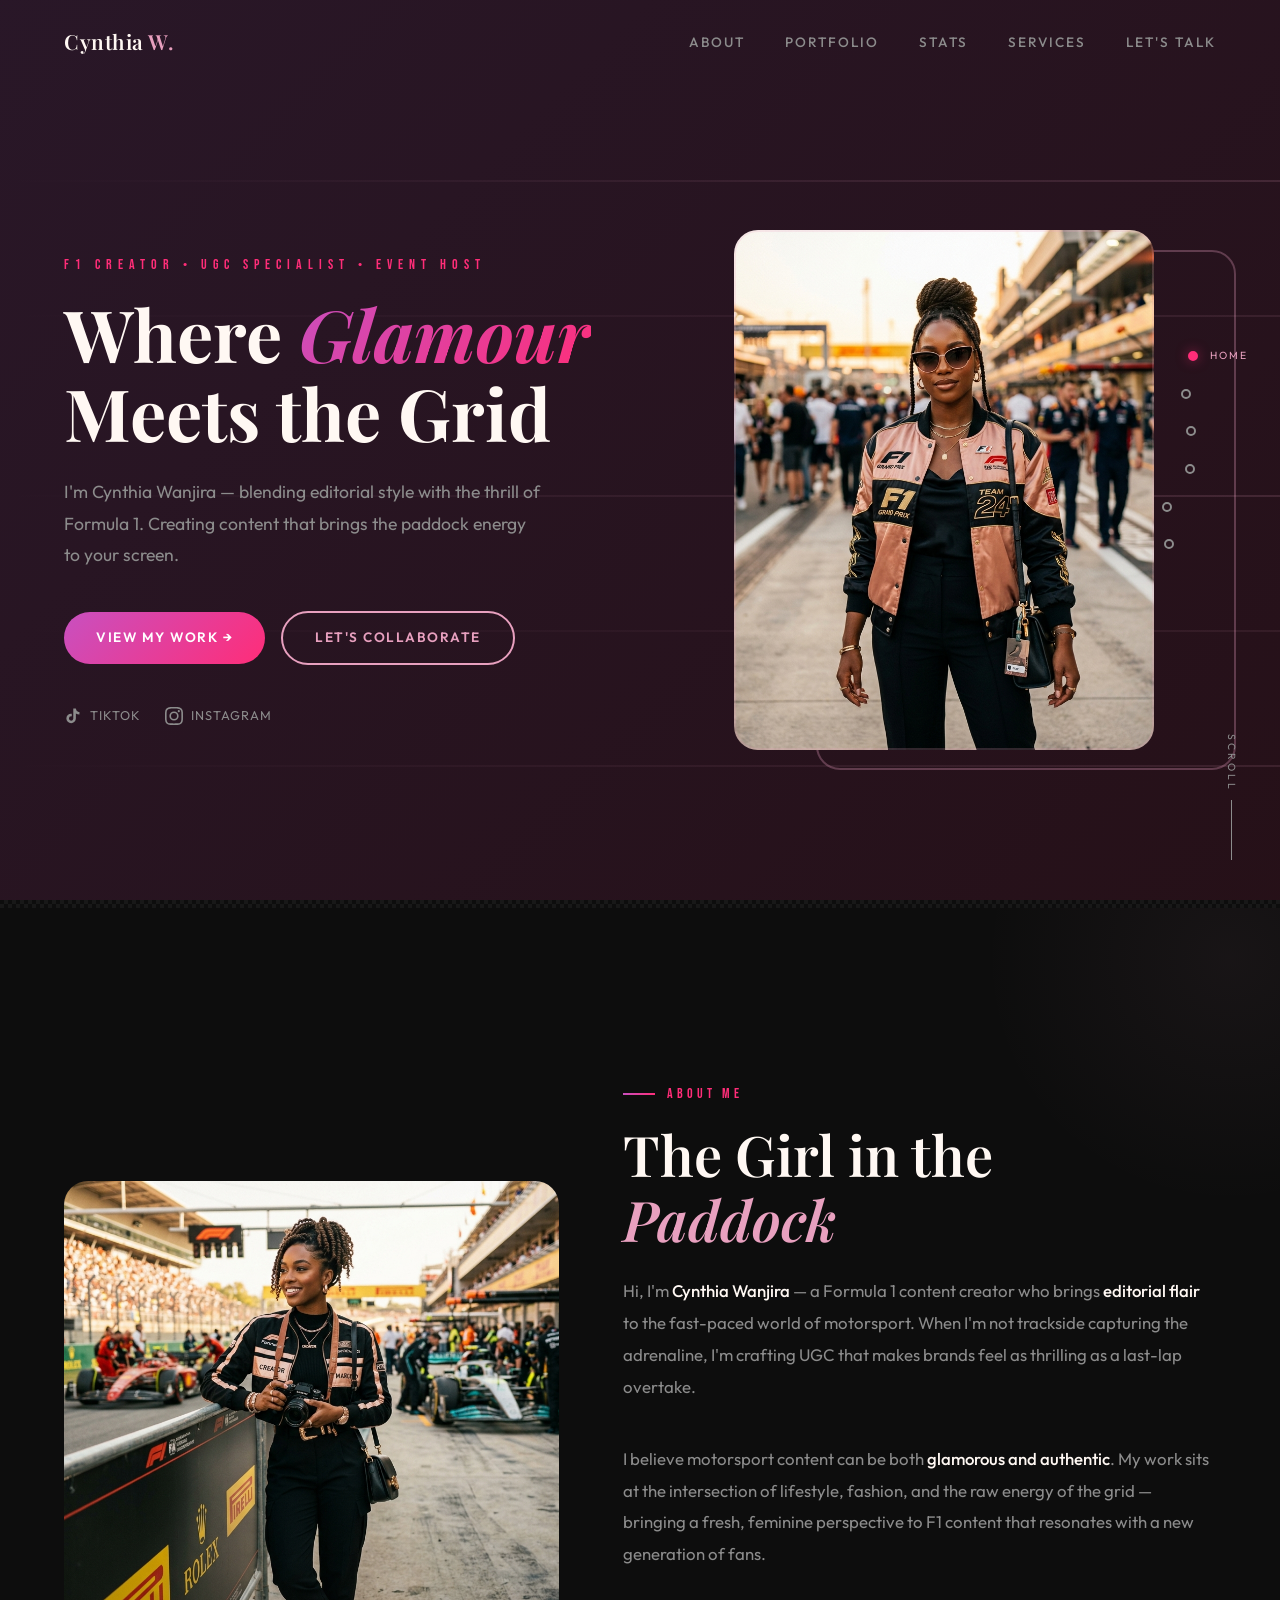
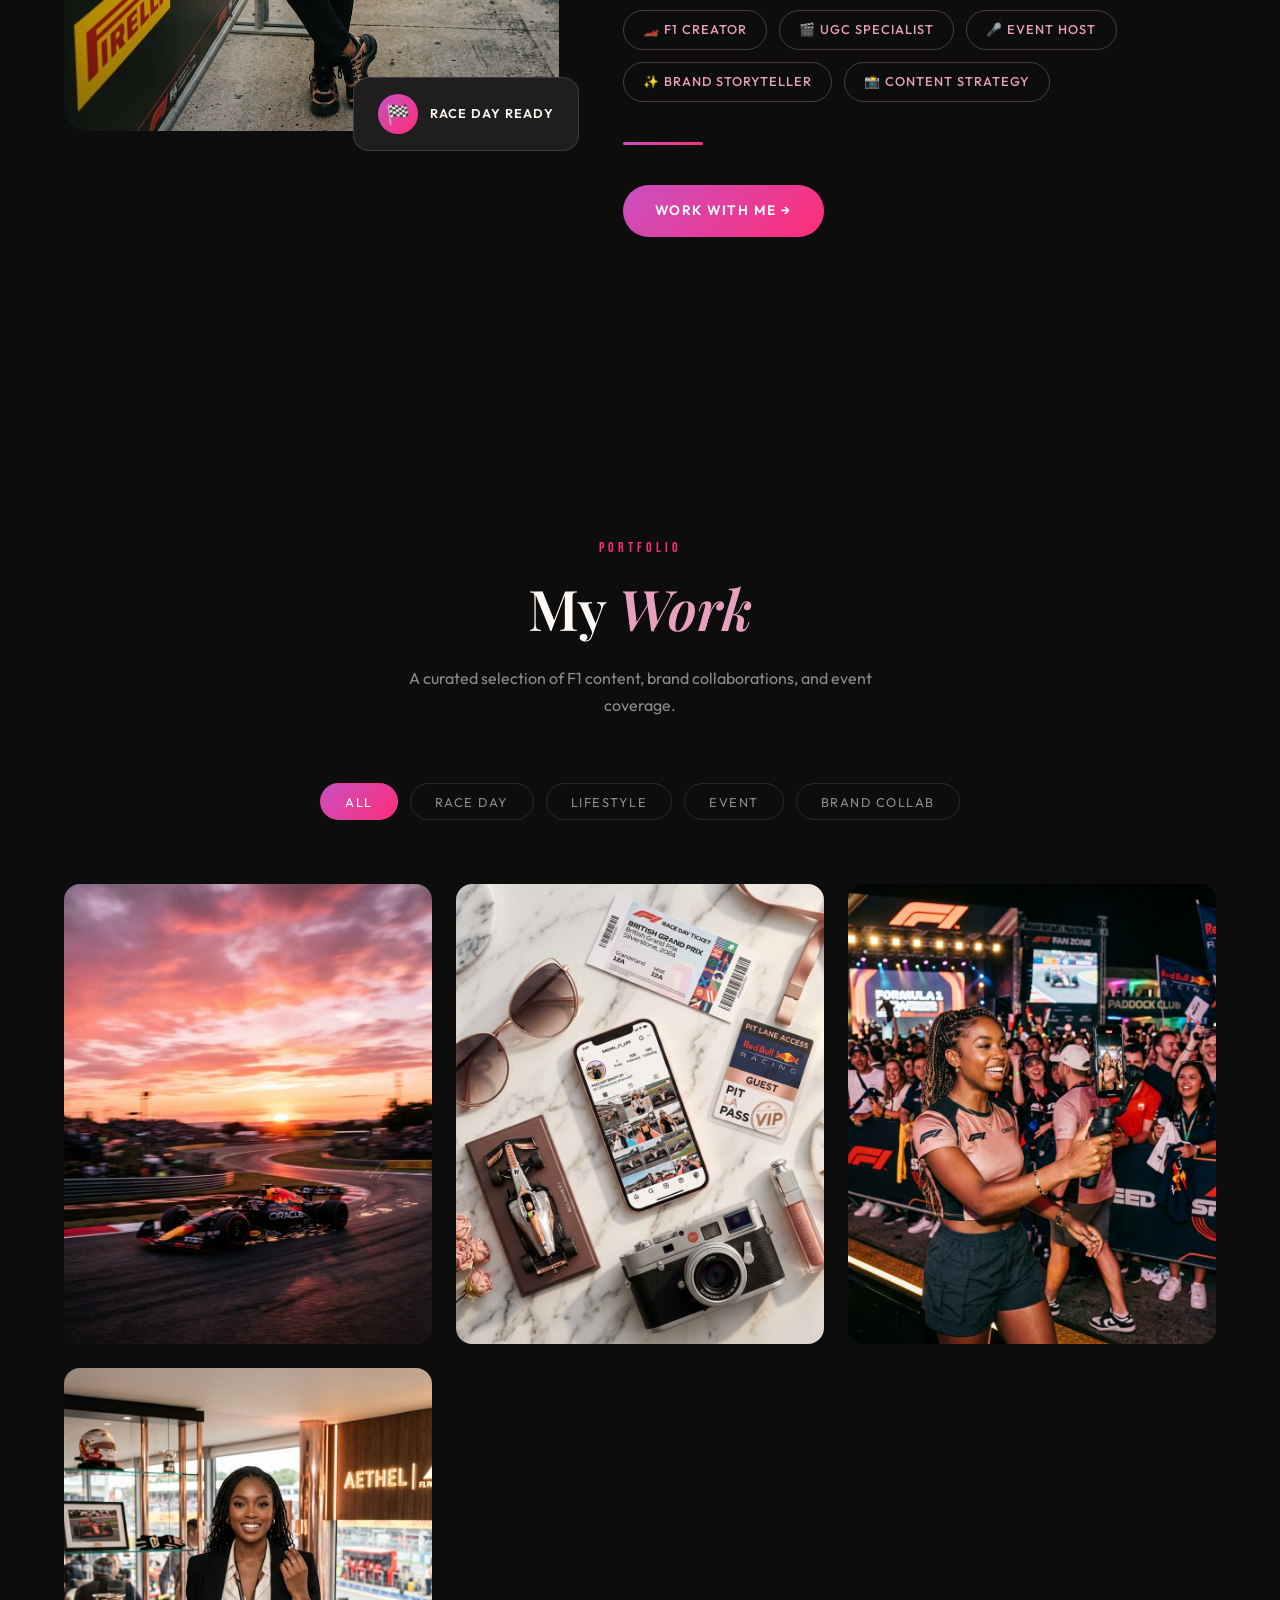
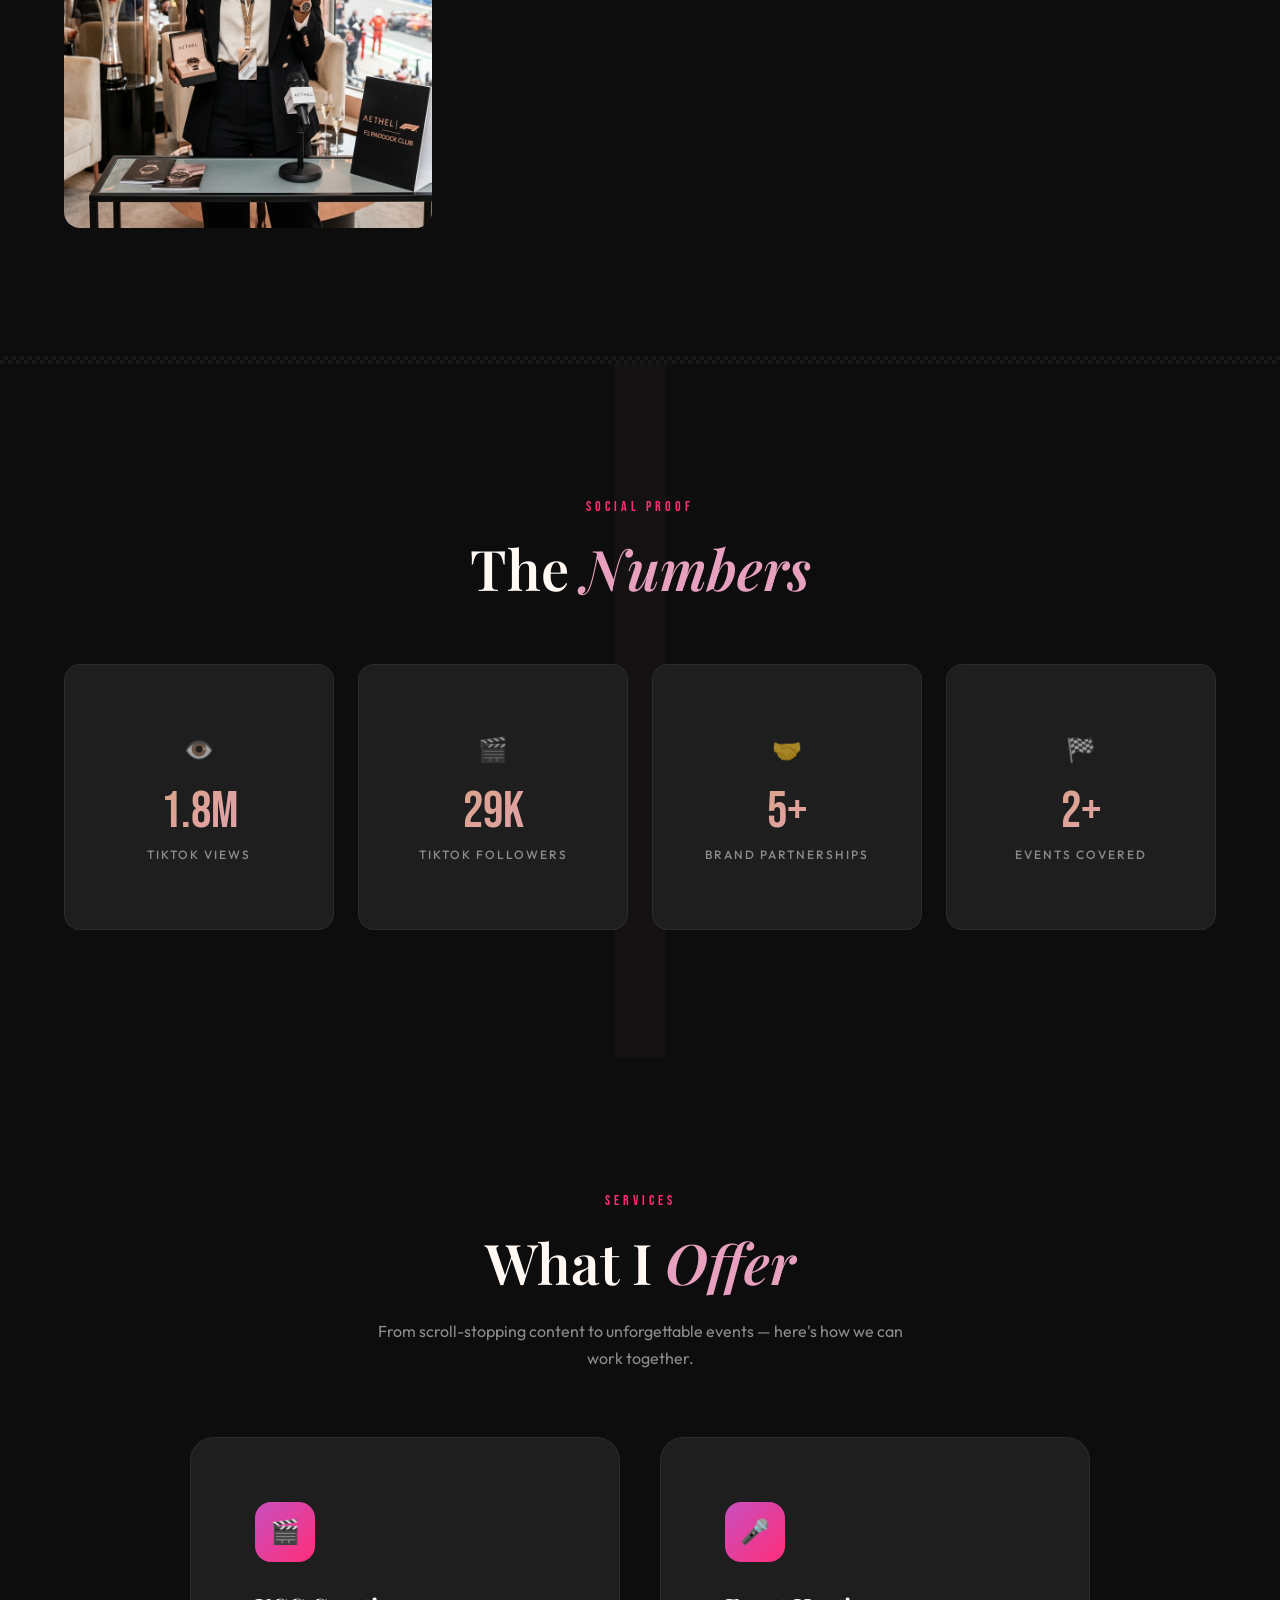
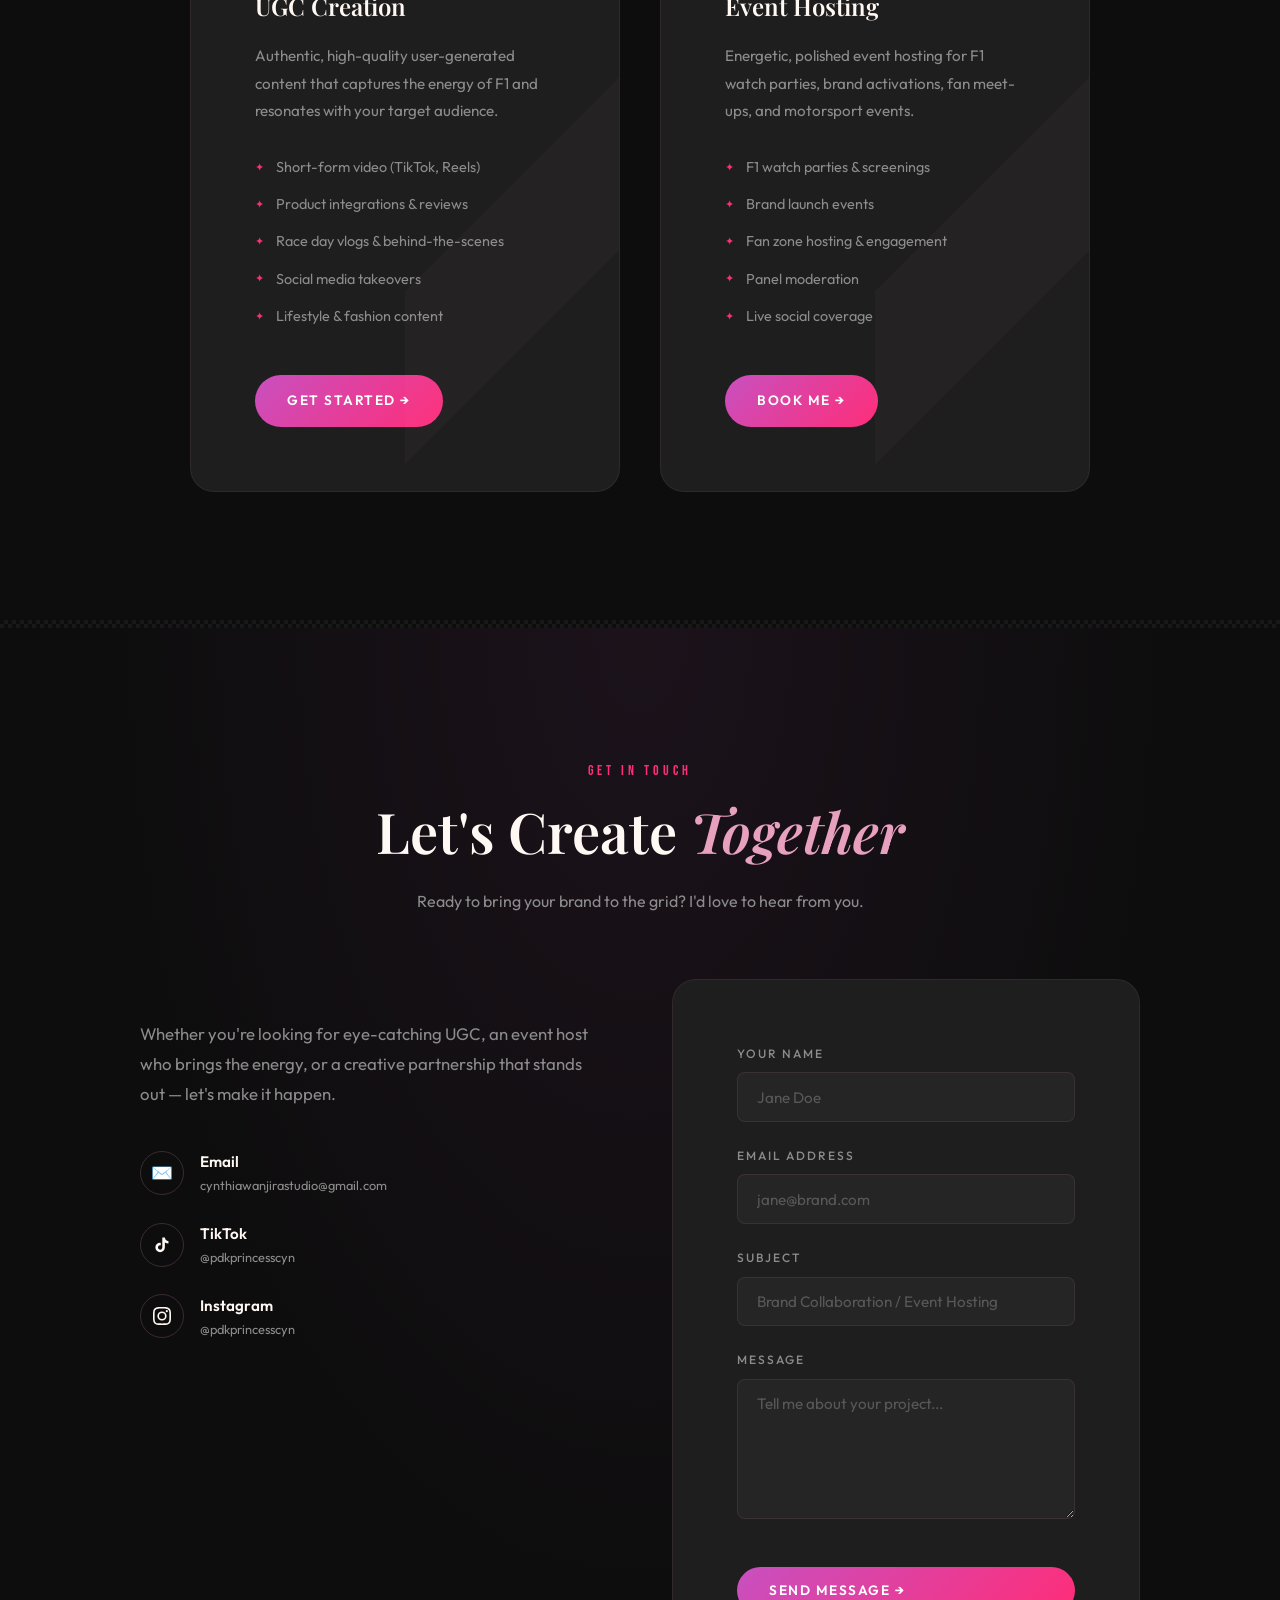
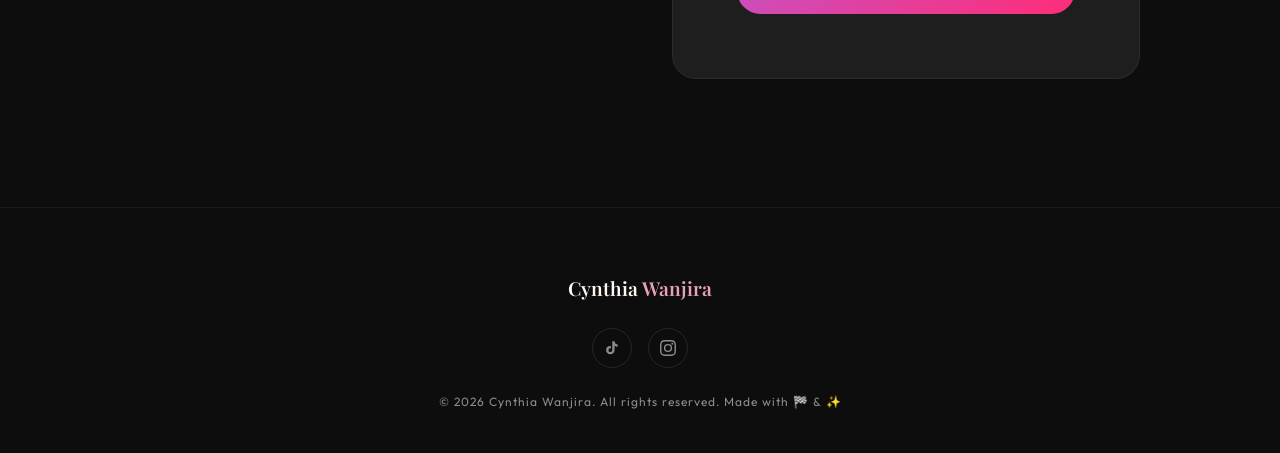
==== commit 8f3f0905: "Add CMS admin panel, fix nav tracking, fix mobile social overlap" ====
--- a/index.html
+++ b/index.html
@@ -96,6 +96,18 @@
           <a href="#portfolio" class="btn-primary">View My Work →</a>
           <a href="#contact" class="btn-outline">Let's Collaborate</a>
         </div>
+
+        <!-- Social links -->
+        <div class="hero-socials">
+          <a href="https://tiktok.com/@pdkprincesscyn" target="_blank" rel="noopener noreferrer">
+            <svg viewBox="0 0 24 24" xmlns="http://www.w3.org/2000/svg"><path d="M19.59 6.69a4.83 4.83 0 0 1-3.77-4.25V2h-3.45v13.67a2.89 2.89 0 0 1-2.88 2.5 2.89 2.89 0 0 1-2.88-2.88 2.89 2.89 0 0 1 2.88-2.88c.3 0 .59.04.86.11v-3.5a6.37 6.37 0 0 0-.86-.06A6.34 6.34 0 0 0 3.15 15.2a6.34 6.34 0 0 0 6.34 6.34 6.34 6.34 0 0 0 6.34-6.34V8.6a8.24 8.24 0 0 0 4.76 1.5V6.69h-1z"/></svg>
+            TikTok
+          </a>
+          <a href="https://instagram.com/pdkprincesscyn" target="_blank" rel="noopener noreferrer">
+            <svg viewBox="0 0 24 24" xmlns="http://www.w3.org/2000/svg"><path d="M12 2.163c3.204 0 3.584.012 4.85.07 3.252.148 4.771 1.691 4.919 4.919.058 1.265.069 1.645.069 4.849 0 3.205-.012 3.584-.069 4.849-.149 3.225-1.664 4.771-4.919 4.919-1.266.058-1.644.07-4.85.07-3.204 0-3.584-.012-4.849-.07-3.26-.149-4.771-1.699-4.919-4.92-.058-1.265-.07-1.644-.07-4.849 0-3.204.013-3.583.07-4.849.149-3.227 1.664-4.771 4.919-4.919 1.266-.057 1.645-.069 4.849-.069zM12 0C8.741 0 8.333.014 7.053.072 2.695.272.273 2.69.073 7.052.014 8.333 0 8.741 0 12c0 3.259.014 3.668.072 4.948.2 4.358 2.618 6.78 6.98 6.98C8.333 23.986 8.741 24 12 24c3.259 0 3.668-.014 4.948-.072 4.354-.2 6.782-2.618 6.979-6.98.059-1.28.073-1.689.073-4.948 0-3.259-.014-3.667-.072-4.947-.196-4.354-2.617-6.78-6.979-6.98C15.668.014 15.259 0 12 0zm0 5.838a6.162 6.162 0 100 12.324 6.162 6.162 0 000-12.324zM12 16a4 4 0 110-8 4 4 0 010 8zm6.406-11.845a1.44 1.44 0 100 2.881 1.44 1.44 0 000-2.881z"/></svg>
+            Instagram
+          </a>
+        </div>
       </div>
 
       <div class="hero-image">
@@ -106,17 +118,7 @@
       </div>
     </div>
 
-    <!-- Social links -->
-    <div class="hero-socials">
-      <a href="https://tiktok.com/@pdkprincesscyn" target="_blank" rel="noopener noreferrer">
-        <svg viewBox="0 0 24 24" xmlns="http://www.w3.org/2000/svg"><path d="M19.59 6.69a4.83 4.83 0 0 1-3.77-4.25V2h-3.45v13.67a2.89 2.89 0 0 1-2.88 2.5 2.89 2.89 0 0 1-2.88-2.88 2.89 2.89 0 0 1 2.88-2.88c.3 0 .59.04.86.11v-3.5a6.37 6.37 0 0 0-.86-.06A6.34 6.34 0 0 0 3.15 15.2a6.34 6.34 0 0 0 6.34 6.34 6.34 6.34 0 0 0 6.34-6.34V8.6a8.24 8.24 0 0 0 4.76 1.5V6.69h-1z"/></svg>
-        TikTok
-      </a>
-      <a href="https://instagram.com/pdkprincesscyn" target="_blank" rel="noopener noreferrer">
-        <svg viewBox="0 0 24 24" xmlns="http://www.w3.org/2000/svg"><path d="M12 2.163c3.204 0 3.584.012 4.85.07 3.252.148 4.771 1.691 4.919 4.919.058 1.265.069 1.645.069 4.849 0 3.205-.012 3.584-.069 4.849-.149 3.225-1.664 4.771-4.919 4.919-1.266.058-1.644.07-4.85.07-3.204 0-3.584-.012-4.849-.07-3.26-.149-4.771-1.699-4.919-4.92-.058-1.265-.07-1.644-.07-4.849 0-3.204.013-3.583.07-4.849.149-3.227 1.664-4.771 4.919-4.919 1.266-.057 1.645-.069 4.849-.069zM12 0C8.741 0 8.333.014 7.053.072 2.695.272.273 2.69.073 7.052.014 8.333 0 8.741 0 12c0 3.259.014 3.668.072 4.948.2 4.358 2.618 6.78 6.98 6.98C8.333 23.986 8.741 24 12 24c3.259 0 3.668-.014 4.948-.072 4.354-.2 6.782-2.618 6.979-6.98.059-1.28.073-1.689.073-4.948 0-3.259-.014-3.667-.072-4.947-.196-4.354-2.617-6.78-6.979-6.98C15.668.014 15.259 0 12 0zm0 5.838a6.162 6.162 0 100 12.324 6.162 6.162 0 000-12.324zM12 16a4 4 0 110-8 4 4 0 010 8zm6.406-11.845a1.44 1.44 0 100 2.881 1.44 1.44 0 000-2.881z"/></svg>
-        Instagram
-      </a>
-    </div>
+
 
     <!-- Scroll indicator -->
     <div class="scroll-indicator">
--- a/styles.css
+++ b/styles.css
@@ -126,6 +126,11 @@
   background: var(--clr-hotpink);
 }
 
+/* === Section scroll offset === */
+section[id] {
+  scroll-margin-top: 80px;
+}
+
 /* === Utilities === */
 .container {
   width: 100%;
@@ -658,13 +663,9 @@
 
 /* Hero social links */
 .hero-socials {
-  position: absolute;
-  bottom: var(--space-xl);
-  left: 50%;
-  transform: translateX(-50%);
   display: flex;
   gap: var(--space-md);
-  z-index: 2;
+  margin-top: var(--space-lg);
   opacity: 0;
   animation: heroFadeIn 0.8s var(--ease-out) 1.1s forwards;
 }
@@ -1593,6 +1594,7 @@
     grid-template-columns: 1fr;
     text-align: center;
     padding-top: 120px;
+    padding-bottom: var(--space-md);
   }
   
   .hero-text {
@@ -1626,7 +1628,7 @@
   }
   
   .hero-socials {
-    bottom: var(--space-md);
+    justify-content: center;
   }
   
   .scroll-indicator {
